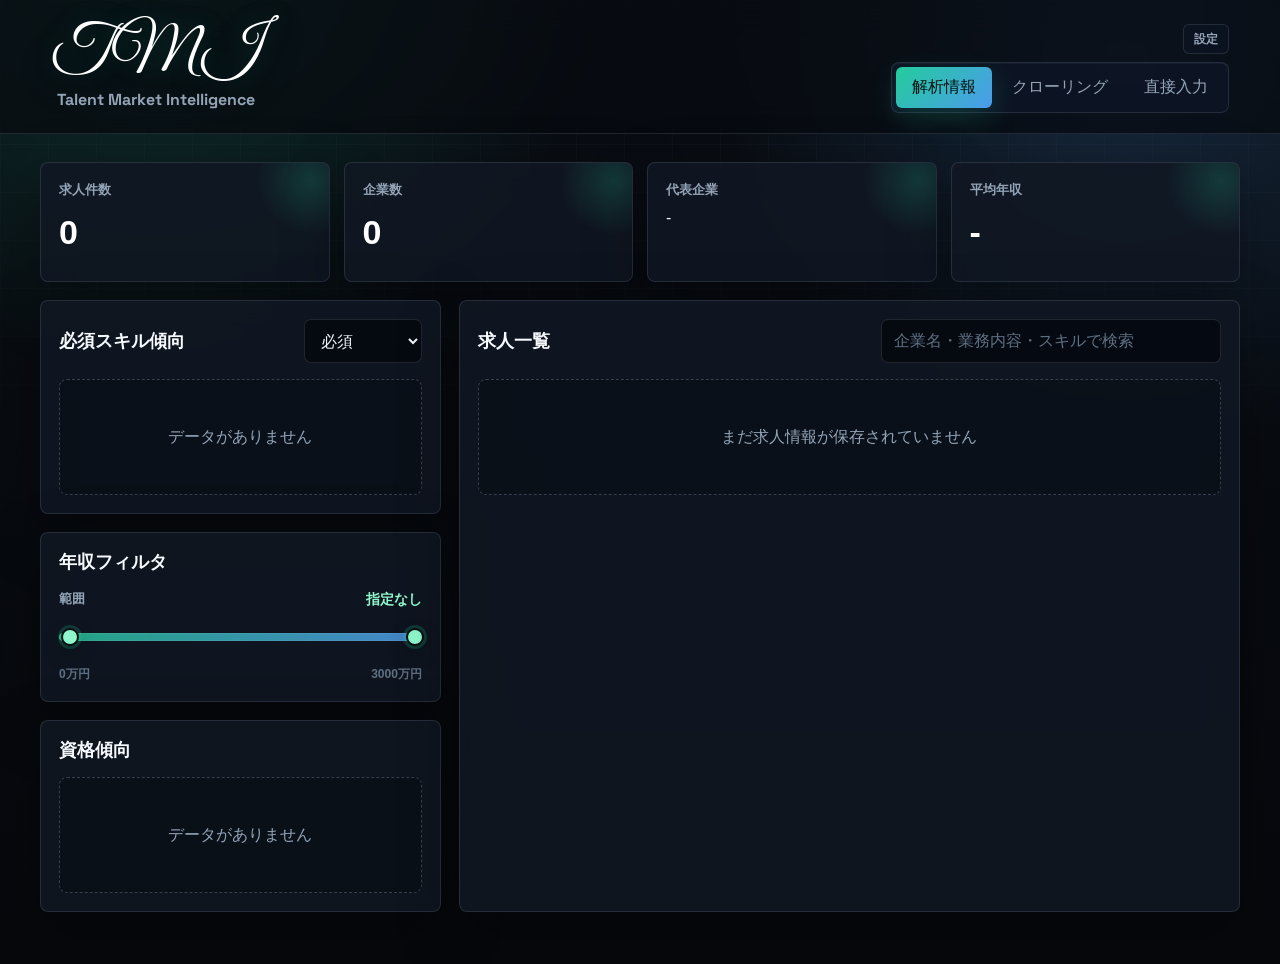
==== index.html @ 64311f87 "年収フィルタセクションの追加とスタイル調整" ====
<!doctype html>
<html lang="ja">
  <head>
    <meta charset="utf-8">
    <meta name="viewport" content="width=device-width, initial-scale=1">
    <title>Talent Market Intelligence</title>
    <link rel="icon" type="image/png" href="job_icon.png">
    <link rel="preconnect" href="https://fonts.googleapis.com">
    <link rel="preconnect" href="https://fonts.gstatic.com" crossorigin>
    <link href="https://fonts.googleapis.com/css2?family=Great+Vibes&family=Space+Grotesk:wght@600;700&display=swap" rel="stylesheet">
    <link rel="stylesheet" href="styles.css">
  </head>
  <body>
    <header class="app-header">
      <div class="brand">
        <h1>TMI</h1>
        <p>Talent Market Intelligence</p>
      </div>
      <div class="header-actions">
        <button class="settings-button" data-view="settings" type="button">設定</button>
        <nav class="tabs" aria-label="ページ切り替え">
          <button class="tab is-active" data-view="dashboard">解析情報</button>
          <button class="tab" data-view="crawler">クローリング</button>
          <button class="tab" data-view="manual">直接入力</button>
        </nav>
      </div>
    </header>

    <main>
      <section id="dashboard" class="view is-active">
        <div class="metric-grid">
          <article class="metric">
            <span>求人件数</span>
            <strong id="jobCount">0</strong>
          </article>
          <article class="metric">
            <span>企業数</span>
            <strong id="companyCount">0</strong>
          </article>
          <article class="metric representative-companies">
            <span>代表企業</span>
            <div id="representativeCompanies" class="representative-list">-</div>
          </article>
          <article class="metric">
            <span>平均年収</span>
            <strong id="avgIncome">-</strong>
          </article>
        </div>

        <div class="dashboard-layout">
          <div class="insight-column">
            <section class="panel">
              <div class="panel-head">
                <h2>必須スキル傾向</h2>
                <div class="panel-actions">
                  <button id="resetSkillFilters" class="ghost-button compact-button" type="button" hidden>スキル条件リセット</button>
                  <select id="skillTypeFilter" aria-label="スキル種別">
                    <option value="required">必須</option>
                    <option value="preferred">推奨</option>
                  </select>
                </div>
              </div>
              <div id="skillChart" class="skill-chart empty">データがありません</div>
            </section>

            <section class="panel compact-panel">
              <div class="panel-head">
                <h2>年収フィルタ</h2>
                <button id="resetIncomeFilter" class="ghost-button compact-button" type="button" hidden>年収条件リセット</button>
              </div>
              <div class="income-filter" aria-label="年収フィルタ">
                <div class="income-filter-head">
                  <span>範囲</span>
                  <strong id="incomeFilterValue">指定なし</strong>
                </div>
                <div class="income-range-control">
                  <input id="incomeMinRange" type="range" min="0" max="3000" step="50" value="0" aria-label="年収下限">
                  <input id="incomeMaxRange" type="range" min="0" max="3000" step="50" value="3000" aria-label="年収上限">
                </div>
                <div class="income-filter-scale" aria-hidden="true">
                  <span id="incomeFilterMinLabel">0万円</span>
                  <span id="incomeFilterMaxLabel">3000万円</span>
                </div>
              </div>
            </section>

            <section class="panel compact-panel">
              <div class="panel-head">
                <h2>資格傾向</h2>
                <button id="resetCertificationFilters" class="ghost-button compact-button" type="button" hidden>資格条件リセット</button>
              </div>
              <div id="certificationChart" class="skill-chart certification-cloud empty">データがありません</div>
            </section>
          </div>

          <section class="panel">
            <div class="panel-head">
              <h2>求人一覧</h2>
              <div class="search-box">
                <input id="searchInput" type="search" placeholder="企業名・業務内容・スキルで検索">
              </div>
            </div>
            <div id="jobList" class="job-list empty">まだ求人情報が保存されていません</div>
          </section>
        </div>
      </section>

      <section id="crawler" class="view">
        <section class="panel crawler-panel">
          <div class="panel-head">
            <h2>求人情報を取得</h2>
          </div>

          <form id="crawlForm" class="crawl-form">
            <label>
              求人一覧URL
              <input id="crawlUrl" type="url" value="https://nttdata-career.jposting.net/joblist/index.html?t[]=10" placeholder="https://example.com/joblist" required>
            </label>
            <div class="form-row">
              <label>
                企業名選択
                <select id="crawlCompanySelect">
                  <option value="株式会社NTTデータ">株式会社NTTデータ</option>
                  <option value="NEC">NEC</option>
                  <option value="custom">直接入力</option>
                </select>
              </label>
              <label>
                企業名
                <input id="companyName" type="text" value="株式会社NTTデータ" required>
              </label>
              <label>
                最大取得件数
                <input id="crawlLimit" type="number" min="1" max="50" value="10">
              </label>
            </div>
            <button class="primary-button" type="submit">クロール開始</button>
          </form>

          <div id="crawlStatus" class="status">URLを入力してクロールを開始してください。</div>
        </section>

        <section class="panel">
          <h2>抽出結果プレビュー</h2>
          <div id="crawlPreview" class="job-list empty">取得した求人がここに表示されます</div>
        </section>
      </section>

      <section id="manual" class="view">
        <section class="panel crawler-panel">
          <div class="panel-head">
            <h2>求人票を貼り付け</h2>
          </div>

          <form id="manualForm" class="crawl-form">
            <div class="form-row">
              <label>
                企業名選択
                <select id="manualCompanySelect">
                  <option value="株式会社NTTデータ">株式会社NTTデータ</option>
                  <option value="NEC">NEC</option>
                  <option value="custom">直接入力</option>
                </select>
              </label>
              <label>
                企業名
                <input id="manualCompanyName" type="text" value="株式会社NTTデータ" required>
              </label>
            </div>
            <label>
              求人票テキスト
              <textarea id="manualText" rows="18" placeholder="求人票を丸ごと貼り付けてください" required></textarea>
            </label>
            <button class="primary-button" type="submit">解析してプレビュー</button>
          </form>

          <div id="manualStatus" class="status">求人票を貼り付けると、職務内容・年収・必須/歓迎スキルなどを抽出します。</div>
        </section>

        <section class="panel">
          <h2>解析結果プレビュー</h2>
          <div id="manualPreview" class="job-list empty">解析した求人がここに表示されます</div>
          <div id="manualEditor" class="manual-editor" hidden></div>
        </section>
      </section>

      <section id="settings" class="view">
        <section class="panel crawler-panel">
          <div class="panel-head">
            <h2>辞書設定</h2>
            <button id="resetDictionaryButton" class="ghost-button" type="button">初期値に戻す</button>
          </div>

          <form id="dictionaryForm" class="crawl-form">
            <section class="dictionary-section" data-dictionary-type="skill">
              <div class="dictionary-head">
                <h3>スキル辞書 <span id="skillDictionaryCount" class="dictionary-count">0件</span></h3>
                <button class="ghost-button compact-button" data-add-dictionary-row="skill" type="button">追加</button>
              </div>
              <div id="skillDictionaryEditor" class="dictionary-editor"></div>
            </section>

            <section class="dictionary-section" data-dictionary-type="skill-category">
              <div class="dictionary-head">
                <h3>スキルカテゴリ</h3>
                <button class="ghost-button compact-button" data-add-dictionary-row="skill-category" type="button">追加</button>
              </div>
              <div id="skillCategoryEditor" class="dictionary-editor compact-dictionary-editor"></div>
            </section>

            <section class="dictionary-section" data-dictionary-type="certification">
              <div class="dictionary-head">
                <h3>資格辞書 <span id="certificationDictionaryCount" class="dictionary-count">0件</span></h3>
                <button class="ghost-button compact-button" data-add-dictionary-row="certification" type="button">追加</button>
              </div>
              <div id="certificationDictionaryEditor" class="dictionary-editor"></div>
            </section>

            <div class="form-actions">
              <button class="primary-button" type="submit">辞書を保存</button>
            </div>
          </form>

          <div id="dictionaryStatus" class="status" hidden></div>
        </section>

        <section class="panel">
          <div class="panel-head">
            <h2>求人情報管理</h2>
            <button id="cleanupDataButton" class="ghost-button" type="button">データ更新</button>
          </div>
          <div id="settingsJobStatus" class="status" hidden></div>
          <div id="settingsJobList" class="settings-job-list empty">削除できる求人情報がありません</div>
        </section>
      </section>
    </main>

    <template id="jobCardTemplate">
      <article class="job-card">
        <div class="job-card-head">
          <div>
            <h3></h3>
            <p class="company"></p>
          </div>
          <span class="income"></span>
        </div>
        <div class="match-summary" hidden></div>
        <div class="job-meta"></div>
        <div class="skill-block">
          <div class="collapsible-skill">
            <details>
              <summary>必須</summary>
              <dd class="required"></dd>
            </details>
          </div>
          <div>
            <span class="skill-label">推奨</span>
            <dd class="preferred"></dd>
          </div>
          <div class="collapsible-skill">
            <details>
              <summary>資格</summary>
              <dd class="certifications"></dd>
            </details>
          </div>
        </div>
        <details class="job-detail-block">
          <summary>職務内容・補足</summary>
          <section>
            <h4>職務内容</h4>
            <p class="description"></p>
          </section>
          <section>
            <h4>補足</h4>
            <p class="notes"></p>
          </section>
        </details>
        <a class="source" target="_blank" rel="noreferrer">求人ページ</a>
      </article>
    </template>

    <script src="company-parsers.js"></script>
    <script src="crawler.js"></script>
    <script src="app.js"></script>
  </body>
</html>
---- styles.css ----
:root {
  color-scheme: dark;
  --bg: #080b10;
  --bg-soft: #0d121a;
  --surface: rgba(17, 24, 35, 0.86);
  --surface-strong: #111827;
  --surface-soft: #162230;
  --text: #edf4fb;
  --muted: #93a4b7;
  --faint: #5f7083;
  --line: rgba(148, 163, 184, 0.18);
  --line-strong: rgba(148, 163, 184, 0.32);
  --accent: #25d6a2;
  --accent-strong: #8ff7cb;
  --accent-blue: #51a7ff;
  --accent-soft: rgba(37, 214, 162, 0.13);
  --warn: #ffd18a;
  --warn-bg: rgba(154, 97, 0, 0.18);
  --shadow: 0 20px 60px rgba(0, 0, 0, 0.34);
}

*,
*::before,
*::after {
  box-sizing: border-box;
  min-width: 0;
}

html {
  width: 100%;
  max-width: 100%;
  overflow-x: hidden;
}

body {
  margin: 0;
  width: 100%;
  max-width: 100%;
  min-height: 100vh;
  overflow-x: hidden;
  background:
    radial-gradient(circle at 12% -8%, rgba(37, 214, 162, 0.2), transparent 30%),
    radial-gradient(circle at 88% 6%, rgba(81, 167, 255, 0.18), transparent 28%),
    linear-gradient(180deg, #0a0e15 0%, var(--bg) 42%, #06080c 100%);
  color: var(--text);
  font-family: "Segoe UI", "Yu Gothic UI", "Meiryo", sans-serif;
}

img,
svg,
canvas,
iframe {
  max-width: 100%;
}

body::before {
  content: "";
  position: fixed;
  inset: 0;
  z-index: -1;
  pointer-events: none;
  background-image:
    linear-gradient(rgba(148, 163, 184, 0.045) 1px, transparent 1px),
    linear-gradient(90deg, rgba(148, 163, 184, 0.045) 1px, transparent 1px);
  background-size: 48px 48px;
  mask-image: linear-gradient(180deg, rgba(0, 0, 0, 0.86), transparent 78%);
}

.app-header {
  display: flex;
  align-items: center;
  justify-content: space-between;
  gap: 24px;
  width: 100%;
  min-height: 112px;
  padding: 24px clamp(16px, 4vw, 52px) 20px;
  background: rgba(8, 11, 16, 0.72);
  border-bottom: 1px solid var(--line);
  backdrop-filter: blur(18px);
}

h1,
h2,
h3,
p {
  margin-top: 0;
}

h1 {
  margin-bottom: 0;
  color: #ffffff;
  font-family: "Great Vibes", "Brush Script MT", cursive;
  font-size: clamp(42px, 5vw, 68px);
  font-weight: 400;
  line-height: 0.82;
  text-shadow:
    0 0 24px rgba(37, 214, 162, 0.22),
    0 12px 34px rgba(0, 0, 0, 0.42);
}

h2 {
  margin-bottom: 0;
  color: #f7fbff;
  font-size: 18px;
  line-height: 1.25;
}

.brand {
  display: grid;
  justify-items: center;
  gap: 10px;
  width: max-content;
  max-width: 100%;
}

.brand p {
  margin-bottom: 0;
  text-align: center;
  color: var(--muted);
  font-family: "Space Grotesk", "Segoe UI", sans-serif;
  font-size: clamp(12px, 1.4vw, 16px);
  font-weight: 700;
  line-height: 1;
  text-transform: none;
  letter-spacing: 0;
}

main {
  width: min(1200px, calc(100% - 32px));
  max-width: 100%;
  margin: 28px auto 52px;
}

.tabs {
  display: inline-flex;
  gap: 4px;
  max-width: 100%;
  padding: 4px;
  border: 1px solid var(--line);
  border-radius: 8px;
  background: rgba(15, 23, 42, 0.68);
  box-shadow: inset 0 1px 0 rgba(255, 255, 255, 0.04);
}

.header-actions {
  display: grid;
  justify-items: end;
  gap: 8px;
  max-width: 100%;
}

.settings-button {
  min-height: 30px;
  border: 1px solid rgba(148, 163, 184, 0.18);
  border-radius: 6px;
  padding: 5px 10px;
  background: rgba(15, 23, 42, 0.36);
  color: var(--muted);
  font-size: 12px;
  font-weight: 800;
  cursor: pointer;
}

.settings-button:hover,
.settings-button.is-active {
  border-color: rgba(37, 214, 162, 0.38);
  color: var(--accent-strong);
  background: rgba(37, 214, 162, 0.08);
}

.tab,
button,
input,
select {
  font: inherit;
}

.tab {
  min-width: 96px;
  max-width: 100%;
  border: 0;
  border-radius: 6px;
  padding: 10px 16px;
  background: transparent;
  color: var(--muted);
  cursor: pointer;
  transition: background 160ms ease, color 160ms ease, box-shadow 160ms ease;
}

.tab:hover {
  color: var(--text);
  background: rgba(255, 255, 255, 0.04);
}

.tab.is-active {
  background: linear-gradient(135deg, rgba(37, 214, 162, 0.95), rgba(81, 167, 255, 0.92));
  color: #04110f;
  box-shadow: 0 10px 28px rgba(37, 214, 162, 0.18);
}

.view {
  display: none;
  max-width: 100%;
}

.view.is-active {
  display: block;
}

.metric-grid {
  display: grid;
  grid-template-columns: repeat(4, minmax(0, 1fr));
  gap: 14px;
  margin-bottom: 18px;
}

.metric,
.panel,
.job-card {
  max-width: 100%;
  background: var(--surface);
  border: 1px solid var(--line);
  border-radius: 8px;
  box-shadow: var(--shadow);
  backdrop-filter: blur(16px);
}

.metric {
  position: relative;
  overflow: hidden;
  min-height: 120px;
  padding: 18px;
}

.metric::after {
  content: "";
  position: absolute;
  right: -38px;
  top: -38px;
  width: 112px;
  height: 112px;
  border-radius: 50%;
  background: radial-gradient(circle, rgba(37, 214, 162, 0.18), transparent 68%);
}

.metric span {
  display: block;
  margin-bottom: 16px;
  color: var(--muted);
  font-size: 13px;
  font-weight: 700;
}

.metric strong {
  color: #ffffff;
  font-size: 34px;
  line-height: 1;
}

.representative-companies {
  display: flex;
  flex-direction: column;
}

.representative-companies > span {
  margin-bottom: 10px;
}

.representative-list {
  display: flex;
  flex-wrap: wrap;
  gap: 5px 6px;
  align-content: flex-start;
}

.representative-list span {
  max-width: 100%;
  margin-bottom: 0;
  padding: 3px 6px;
  border: 1px solid rgba(81, 167, 255, 0.24);
  border-radius: 999px;
  background: rgba(81, 167, 255, 0.09);
  color: #d9ecff;
  font-size: 10px;
  font-weight: 850;
  line-height: 1.15;
  overflow-wrap: anywhere;
}

.dashboard-layout {
  display: grid;
  grid-template-columns: minmax(280px, 0.78fr) minmax(0, 1.52fr);
  max-width: 100%;
  gap: 18px;
}

.insight-column {
  display: grid;
  gap: 18px;
  align-content: start;
}

.compact-panel {
  padding-bottom: 14px;
}

.panel {
  padding: 18px;
}

.panel-head {
  display: flex;
  align-items: center;
  justify-content: space-between;
  flex-wrap: wrap;
  gap: 14px;
  margin-bottom: 16px;
}

input,
select,
textarea {
  width: 100%;
  max-width: 100%;
  min-height: 44px;
  border: 1px solid var(--line);
  border-radius: 7px;
  padding: 10px 12px;
  background: rgba(4, 8, 13, 0.72);
  color: var(--text);
  outline: none;
  transition: border-color 160ms ease, box-shadow 160ms ease, background 160ms ease;
}

input::placeholder {
  color: var(--faint);
}

input:focus,
select:focus,
textarea:focus {
  border-color: rgba(37, 214, 162, 0.76);
  box-shadow: 0 0 0 3px rgba(37, 214, 162, 0.12);
  background: rgba(7, 12, 20, 0.92);
}

input:disabled {
  border-color: rgba(148, 163, 184, 0.1);
  background: rgba(10, 15, 22, 0.42);
  color: var(--faint);
  cursor: not-allowed;
}

textarea {
  min-height: 320px;
  resize: vertical;
  line-height: 1.65;
}

select {
  width: auto;
  min-width: 118px;
}

.panel-actions {
  display: flex;
  align-items: center;
  justify-content: flex-end;
  flex-wrap: wrap;
  gap: 8px;
}

.search-box {
  width: min(340px, 100%);
}

.skill-chart {
  display: grid;
  gap: 12px;
  max-width: 100%;
}

.skill-chart.word-cloud {
  display: flex;
  align-content: flex-start;
  align-items: center;
  flex-wrap: wrap;
  gap: 10px;
  min-height: 260px;
  padding: 8px 2px 2px;
  cursor: default;
}

.certification-cloud.word-cloud {
  min-height: 130px;
}

.income-filter {
  display: grid;
  gap: 10px;
}

.income-filter-head,
.income-filter-scale {
  display: flex;
  align-items: center;
  justify-content: space-between;
  gap: 12px;
}

.income-filter-head span {
  color: var(--muted);
  font-size: 13px;
  font-weight: 800;
}

.income-filter-head strong {
  color: var(--accent-strong);
  font-size: 14px;
  line-height: 1.3;
  text-align: right;
}

.income-filter-scale {
  color: var(--faint);
  font-size: 12px;
  font-weight: 750;
}

.income-range-control {
  --income-min-pos: 0%;
  --income-max-pos: 100%;
  position: relative;
  display: grid;
  align-items: center;
  min-height: 34px;
}

.income-range-control::before {
  content: "";
  grid-area: 1 / 1;
  height: 8px;
  border-radius: 999px;
  background:
    linear-gradient(
      90deg,
      rgba(148, 163, 184, 0.14) 0%,
      rgba(148, 163, 184, 0.14) var(--income-min-pos),
      rgba(37, 214, 162, 0.72) var(--income-min-pos),
      rgba(81, 167, 255, 0.74) var(--income-max-pos),
      rgba(148, 163, 184, 0.14) var(--income-max-pos),
      rgba(148, 163, 184, 0.14) 100%
    ),
    rgba(148, 163, 184, 0.14);
  box-shadow: inset 0 0 0 1px rgba(237, 244, 251, 0.07);
}

.income-range-control input[type="range"] {
  grid-area: 1 / 1;
  min-height: 34px;
  padding: 0;
  border: 0;
  background: transparent;
  box-shadow: none;
  pointer-events: none;
  appearance: none;
}

.income-range-control input[type="range"]::-webkit-slider-runnable-track {
  height: 8px;
  background: transparent;
}

.income-range-control input[type="range"]::-webkit-slider-thumb {
  width: 18px;
  height: 18px;
  margin-top: -5px;
  border: 2px solid #04110f;
  border-radius: 999px;
  background: var(--accent-strong);
  box-shadow: 0 0 0 3px rgba(37, 214, 162, 0.18), 0 8px 20px rgba(0, 0, 0, 0.28);
  cursor: pointer;
  pointer-events: auto;
  appearance: none;
}

.income-range-control input[type="range"]::-moz-range-track {
  height: 8px;
  background: transparent;
}

.income-range-control input[type="range"]::-moz-range-thumb {
  width: 18px;
  height: 18px;
  border: 2px solid #04110f;
  border-radius: 999px;
  background: var(--accent-strong);
  box-shadow: 0 0 0 3px rgba(37, 214, 162, 0.18), 0 8px 20px rgba(0, 0, 0, 0.28);
  cursor: pointer;
  pointer-events: auto;
}

.cloud-word {
  --word-rgb: 37, 214, 162;
  --word-text-rgb: 237, 244, 251;
  display: inline-flex;
  align-items: center;
  flex-wrap: wrap;
  gap: 7px;
  min-height: 36px;
  max-width: 100%;
  border: 1px solid rgba(var(--word-rgb), calc(var(--alpha) * 0.38));
  border-radius: 999px;
  padding: 7px 11px;
  background:
    linear-gradient(135deg, rgba(var(--word-rgb), calc(var(--alpha) * 0.18)), rgba(81, 167, 255, calc(var(--alpha) * 0.08))),
    rgba(10, 15, 22, 0.72);
  color: rgba(var(--word-text-rgb), var(--alpha));
  font-size: var(--size);
  font-weight: 850;
  line-height: 1.1;
  word-break: break-word;
  overflow-wrap: anywhere;
  cursor: pointer;
  opacity: 0;
  transform: translateY(5px);
  animation: cloudIn 260ms ease forwards;
  animation-delay: var(--delay);
}

.cloud-word:hover {
  border-color: rgba(var(--word-rgb), 0.72);
  color: #ffffff;
  box-shadow: 0 10px 28px rgba(var(--word-rgb), 0.14);
  transform: translateY(-1px);
}

.cloud-word.is-filtering {
  border-color: rgba(81, 167, 255, 0.82);
  background:
    linear-gradient(135deg, rgba(37, 214, 162, 0.22), rgba(81, 167, 255, 0.26)),
    rgba(10, 15, 22, 0.86);
  color: #ffffff;
}

.cloud-word span {
  display: inline-grid;
  min-width: 22px;
  height: 22px;
  place-items: center;
  border-radius: 999px;
  background: rgba(237, 244, 251, 0.1);
  color: rgba(var(--word-rgb), 0.95);
  font-size: 12px;
  font-weight: 900;
  font-variant-numeric: tabular-nums;
}

.word-language {
  --word-rgb: 248, 151, 151;
  --word-text-rgb: 255, 220, 220;
}

.word-framework {
  --word-rgb: 251, 191, 126;
  --word-text-rgb: 255, 228, 190;
}

.word-infra {
  --word-rgb: 125, 211, 252;
  --word-text-rgb: 211, 241, 255;
}

.word-data {
  --word-rgb: 103, 232, 249;
  --word-text-rgb: 205, 250, 255;
}

.word-ai {
  --word-rgb: 196, 181, 253;
  --word-text-rgb: 235, 229, 255;
}

.word-domain {
  --word-rgb: 147, 197, 253;
  --word-text-rgb: 219, 234, 254;
}

.word-process {
  --word-rgb: 167, 243, 208;
  --word-text-rgb: 219, 255, 239;
}

.word-management {
  --word-rgb: 253, 224, 71;
  --word-text-rgb: 255, 246, 188;
}

.word-security {
  --word-rgb: 252, 165, 165;
  --word-text-rgb: 255, 226, 226;
}

.word-certification {
  --word-rgb: 216, 180, 254;
  --word-text-rgb: 243, 232, 255;
}

@keyframes cloudIn {
  to {
    opacity: 1;
    transform: translateY(0);
  }
}

.job-list {
  display: grid;
  gap: 12px;
  max-width: 100%;
}

.empty {
  display: grid;
  min-height: 116px;
  place-items: center;
  color: var(--muted);
  border: 1px dashed var(--line-strong);
  border-radius: 8px;
  background: rgba(10, 15, 22, 0.58);
}

.job-card {
  padding: 16px;
  box-shadow: none;
  background: rgba(13, 19, 29, 0.72);
  transition: border-color 160ms ease, transform 160ms ease, background 160ms ease;
}

.job-card:hover {
  border-color: rgba(37, 214, 162, 0.34);
  background: rgba(18, 27, 40, 0.82);
  transform: translateY(-1px);
}

.job-card-head {
  display: flex;
  justify-content: space-between;
  gap: 14px;
  margin-bottom: 10px;
}

.job-card-head > div {
  max-width: 100%;
}

.job-card h3 {
  margin-bottom: 5px;
  color: #fbfdff;
  font-size: 17px;
  line-height: 1.4;
  overflow-wrap: anywhere;
}

.company,
.description,
.notes {
  color: var(--muted);
}

.company {
  margin-bottom: 0;
  font-size: 13px;
  overflow-wrap: anywhere;
}

.match-summary {
  display: flex;
  flex-wrap: wrap;
  gap: 6px;
  margin: 8px 0 10px;
}

.match-summary span {
  max-width: 100%;
  padding: 4px 7px;
  border: 1px solid rgba(37, 214, 162, 0.24);
  border-radius: 999px;
  background: rgba(37, 214, 162, 0.08);
  color: #b8f5e5;
  font-size: 11px;
  font-weight: 800;
  overflow-wrap: anywhere;
}

.job-card mark {
  border-radius: 4px;
  padding: 0 3px;
  background: rgba(250, 204, 21, 0.24);
  color: #fef9c3;
  box-shadow: inset 0 -1px 0 rgba(250, 204, 21, 0.45);
}

.job-meta {
  display: flex;
  flex-wrap: wrap;
  gap: 7px;
  margin: 12px 0;
}

.job-meta span {
  padding: 5px 8px;
  border: 1px solid rgba(148, 163, 184, 0.2);
  border-radius: 999px;
  background: rgba(148, 163, 184, 0.08);
  color: #c7d4e2;
  font-size: 12px;
  font-weight: 800;
}

.description,
.notes {
  margin: 0;
  line-height: 1.7;
  overflow-wrap: anywhere;
}

.income {
  flex: 0 0 auto;
  max-width: 100%;
  height: fit-content;
  padding: 6px 10px;
  border: 1px solid rgba(37, 214, 162, 0.28);
  border-radius: 999px;
  background: var(--accent-soft);
  color: var(--accent-strong);
  font-weight: 800;
  font-size: 13px;
  white-space: nowrap;
}

.skill-block {
  display: grid;
  gap: 8px;
  margin: 12px 0;
}

.skill-block div {
  display: grid;
  grid-template-columns: 54px 1fr;
  gap: 8px;
}

.skill-block dt,
.skill-label {
  color: var(--accent-strong);
  font-weight: 800;
}

.skill-block dd {
  margin: 0;
  color: #dbe7f2;
  word-break: break-word;
  overflow-wrap: anywhere;
}

.skill-block .collapsible-skill {
  display: block;
}

.collapsible-skill details {
  display: grid;
  gap: 7px;
}

.collapsible-skill summary {
  width: fit-content;
  max-width: 100%;
  min-height: 30px;
  padding: 5px 9px;
  border: 1px solid rgba(37, 214, 162, 0.22);
  border-radius: 7px;
  background: rgba(37, 214, 162, 0.08);
  color: var(--accent-strong);
  font-size: 12px;
  font-weight: 900;
  cursor: pointer;
  list-style-position: inside;
}

.collapsible-skill summary:hover {
  border-color: rgba(37, 214, 162, 0.46);
  background: rgba(37, 214, 162, 0.12);
}

.collapsible-skill dd {
  padding: 2px 0 2px 4px;
}

.job-detail-block {
  margin: 12px 0 10px;
  border-top: 1px solid rgba(148, 163, 184, 0.14);
  padding-top: 10px;
}

.job-detail-block summary {
  width: fit-content;
  max-width: 100%;
  min-height: 32px;
  padding: 6px 9px;
  border: 1px solid rgba(148, 163, 184, 0.2);
  border-radius: 7px;
  background: rgba(15, 23, 42, 0.62);
  color: #d8e4ef;
  font-size: 12px;
  font-weight: 900;
  cursor: pointer;
  list-style-position: inside;
}

.job-detail-block summary:hover {
  border-color: rgba(37, 214, 162, 0.38);
  color: var(--accent-strong);
}

.job-detail-block section {
  display: grid;
  gap: 6px;
  margin-top: 12px;
}

.job-detail-block h4 {
  margin: 0;
  color: #eef6ff;
  font-size: 12px;
}

.certification-tags {
  display: flex;
  flex-wrap: wrap;
  gap: 7px;
}

.certification-tags span {
  max-width: 100%;
  padding: 5px 8px;
  border: 1px solid rgba(81, 167, 255, 0.26);
  border-radius: 999px;
  background: rgba(81, 167, 255, 0.1);
  color: #cfe7ff;
  font-size: 12px;
  font-weight: 800;
  line-height: 1.35;
  overflow-wrap: anywhere;
}

.source {
  color: var(--accent-strong);
  font-weight: 800;
  text-decoration-color: rgba(37, 214, 162, 0.45);
  text-underline-offset: 3px;
}

.crawler-panel {
  margin-bottom: 18px;
}

.crawl-form {
  display: grid;
  gap: 14px;
}

.form-actions {
  display: flex;
  justify-content: flex-end;
}

.dictionary-section {
  min-width: 0;
  border: 1px solid var(--line);
  border-radius: 8px;
  background: rgba(15, 23, 42, 0.34);
  overflow: hidden;
}

.dictionary-head {
  display: flex;
  align-items: center;
  justify-content: space-between;
  gap: 12px;
  padding: 12px;
  border-bottom: 1px solid var(--line);
}

.dictionary-head h3 {
  display: flex;
  align-items: center;
  gap: 8px;
  margin: 0;
  font-size: 15px;
}

.dictionary-count {
  display: inline-flex;
  align-items: center;
  min-height: 24px;
  padding: 2px 8px;
  border: 1px solid rgba(148, 163, 184, 0.22);
  border-radius: 999px;
  color: var(--muted);
  font-size: 12px;
  font-weight: 800;
  background: rgba(2, 6, 23, 0.28);
}

.dictionary-editor {
  display: grid;
  gap: 10px;
  max-height: 360px;
  overflow-y: auto;
  padding: 12px;
}

.dictionary-row {
  display: grid;
  grid-template-columns: minmax(160px, 1.3fr) minmax(130px, 0.8fr) auto;
  align-items: end;
  gap: 10px;
  padding: 10px;
  border: 1px solid rgba(148, 163, 184, 0.18);
  border-radius: 8px;
  background: rgba(2, 6, 23, 0.28);
}

.dictionary-row-simple {
  grid-template-columns: minmax(160px, 1fr) auto;
}

.dictionary-category-row {
  grid-template-columns: minmax(150px, 1fr) 96px auto;
}

.dictionary-row label {
  min-width: 0;
  font-size: 12px;
  color: var(--muted);
}

.dictionary-row input[type="text"] {
  margin-top: 5px;
}

.dictionary-color-label input[type="color"] {
  width: 100%;
  height: 44px;
  margin-top: 5px;
  padding: 4px;
  border: 1px solid var(--line);
  border-radius: 6px;
  background: rgba(15, 23, 42, 0.72);
}

.compact-dictionary-editor {
  max-height: 240px;
}

label {
  display: grid;
  gap: 7px;
  max-width: 100%;
  color: var(--muted);
  font-size: 13px;
  font-weight: 800;
}

.form-row {
  display: grid;
  grid-template-columns: repeat(auto-fit, minmax(180px, 1fr));
  gap: 14px;
}

.primary-button,
.ghost-button,
.danger-button {
  max-width: 100%;
  min-height: 44px;
  border-radius: 7px;
  padding: 10px 16px;
  font-weight: 800;
  white-space: normal;
  cursor: pointer;
  transition: transform 160ms ease, box-shadow 160ms ease, border-color 160ms ease, background 160ms ease;
}

.primary-button {
  width: fit-content;
  border: 1px solid rgba(37, 214, 162, 0.92);
  background: linear-gradient(135deg, var(--accent), var(--accent-blue));
  color: #04110f;
  box-shadow: 0 14px 30px rgba(37, 214, 162, 0.2);
}

.ghost-button {
  border: 1px solid var(--line);
  background: rgba(15, 23, 42, 0.72);
  color: var(--accent-strong);
}

.compact-button {
  min-height: 36px;
  padding: 7px 10px;
  font-size: 12px;
}

.danger-button {
  width: fit-content;
  border: 1px solid rgba(248, 113, 113, 0.48);
  background: rgba(127, 29, 29, 0.18);
  color: #fecaca;
}

.primary-button:hover,
.ghost-button:hover,
.danger-button:hover {
  transform: translateY(-1px);
  box-shadow: 0 16px 34px rgba(0, 0, 0, 0.28);
}

.ghost-button:hover {
  border-color: rgba(37, 214, 162, 0.45);
  background: rgba(20, 31, 46, 0.92);
}

.danger-button:hover {
  border-color: rgba(248, 113, 113, 0.78);
  background: rgba(127, 29, 29, 0.32);
}

.status {
  margin-top: 16px;
  padding: 12px;
  border: 1px solid rgba(255, 209, 138, 0.24);
  border-radius: 8px;
  background: var(--warn-bg);
  color: var(--warn);
  line-height: 1.55;
}

.status[hidden] {
  display: none;
}

.settings-job-list {
  display: grid;
  gap: 10px;
}

.settings-job-item {
  display: grid;
  grid-template-columns: minmax(0, 1fr) auto;
  align-items: center;
  gap: 14px;
  padding: 14px;
  border: 1px solid var(--line);
  border-radius: 8px;
  background: rgba(13, 19, 29, 0.72);
}

.settings-job-item h3 {
  margin-bottom: 5px;
  font-size: 15px;
  overflow-wrap: anywhere;
}

.settings-job-item p {
  margin-bottom: 0;
  color: var(--muted);
  font-size: 13px;
  line-height: 1.5;
  overflow-wrap: anywhere;
}

.manual-editor {
  display: grid;
  gap: 14px;
  margin-top: 16px;
  padding-top: 16px;
  border-top: 1px solid var(--line);
}

.editor-head {
  margin-bottom: 0;
}

.manual-save-actions {
  display: flex;
  align-items: center;
  justify-content: flex-end;
  flex-wrap: wrap;
  gap: 10px;
}

.duplicate-warning {
  max-width: 520px;
  padding: 10px 12px;
  border: 1px solid rgba(248, 113, 113, 0.58);
  border-radius: 8px;
  background: rgba(127, 29, 29, 0.34);
  color: #fecaca;
  font-size: 13px;
  font-weight: 800;
  line-height: 1.45;
}

.duplicate-warning[hidden] {
  display: none;
}

.editor-grid {
  display: grid;
  grid-template-columns: repeat(2, minmax(0, 1fr));
  gap: 14px;
}

@media (max-width: 860px) {
  .app-header,
  .panel-head,
  .job-card-head {
    align-items: stretch;
    flex-direction: column;
  }

  .metric-grid,
  .dashboard-layout,
  .editor-grid,
  .dictionary-row,
  .settings-job-item,
  .form-row {
    grid-template-columns: 1fr;
  }

  .form-actions {
    justify-content: stretch;
  }

  .form-actions > * {
    width: 100%;
  }

  .manual-save-actions {
    justify-content: stretch;
  }

  .manual-save-actions > * {
    width: 100%;
  }

  .tabs {
    display: grid;
    grid-template-columns: repeat(3, minmax(0, 1fr));
    width: 100%;
  }

  .header-actions {
    justify-items: stretch;
  }

  .brand {
    justify-items: start;
  }

  .tab {
    min-width: 0;
    padding-inline: 8px;
    white-space: normal;
  }

  .search-box,
  select {
    width: 100%;
  }

  .panel-actions {
    width: 100%;
    justify-content: stretch;
  }

  .panel-actions > * {
    flex: 1 1 150px;
  }

  .skill-block div {
    grid-template-columns: 46px minmax(0, 1fr);
  }
}

@media (max-width: 560px) {
  .app-header {
    gap: 16px;
    min-height: 0;
    padding: 18px 12px 14px;
  }

  h1 {
    font-size: clamp(36px, 13vw, 50px);
  }

  .brand {
    width: fit-content;
    gap: 6px;
  }

  .brand p {
    font-size: 11px;
    line-height: 1.2;
  }

  main {
    width: calc(100% - 20px);
    margin: 18px auto 36px;
  }

  .tabs {
    grid-template-columns: repeat(3, minmax(0, 1fr));
  }

  .tab {
    min-width: 0;
    padding: 9px 6px;
    font-size: 12px;
  }

  .metric {
    min-height: 92px;
    padding: 14px;
  }

  .metric span {
    margin-bottom: 10px;
  }

  .metric strong {
    font-size: 28px;
  }

  .panel,
  .job-card {
    padding: 14px;
  }

  .skill-chart.word-cloud {
    align-items: flex-start;
    max-height: 240px;
    min-height: 128px;
    overflow-y: auto;
    overscroll-behavior: contain;
    gap: 6px;
    padding: 4px 2px 6px;
  }

  .certification-cloud.word-cloud {
    max-height: 190px;
    min-height: 96px;
  }

  .cloud-word {
    min-height: 28px;
    padding: 4px 8px;
    gap: 5px;
    font-size: min(var(--size), 17px);
    line-height: 1.05;
  }

  .cloud-word span {
    min-width: 18px;
    height: 18px;
    font-size: 11px;
  }

  .income {
    width: fit-content;
    max-width: 100%;
  }

  textarea {
    min-height: 220px;
  }

  .primary-button,
  .ghost-button,
  .danger-button {
    width: 100%;
  }

  .compact-button {
    min-height: 32px;
    padding: 6px 8px;
    font-size: 11px;
  }
}

@media (max-width: 380px) {
  .tabs {
    grid-template-columns: 1fr;
  }

  .skill-block div {
    grid-template-columns: 1fr;
    gap: 4px;
  }
}
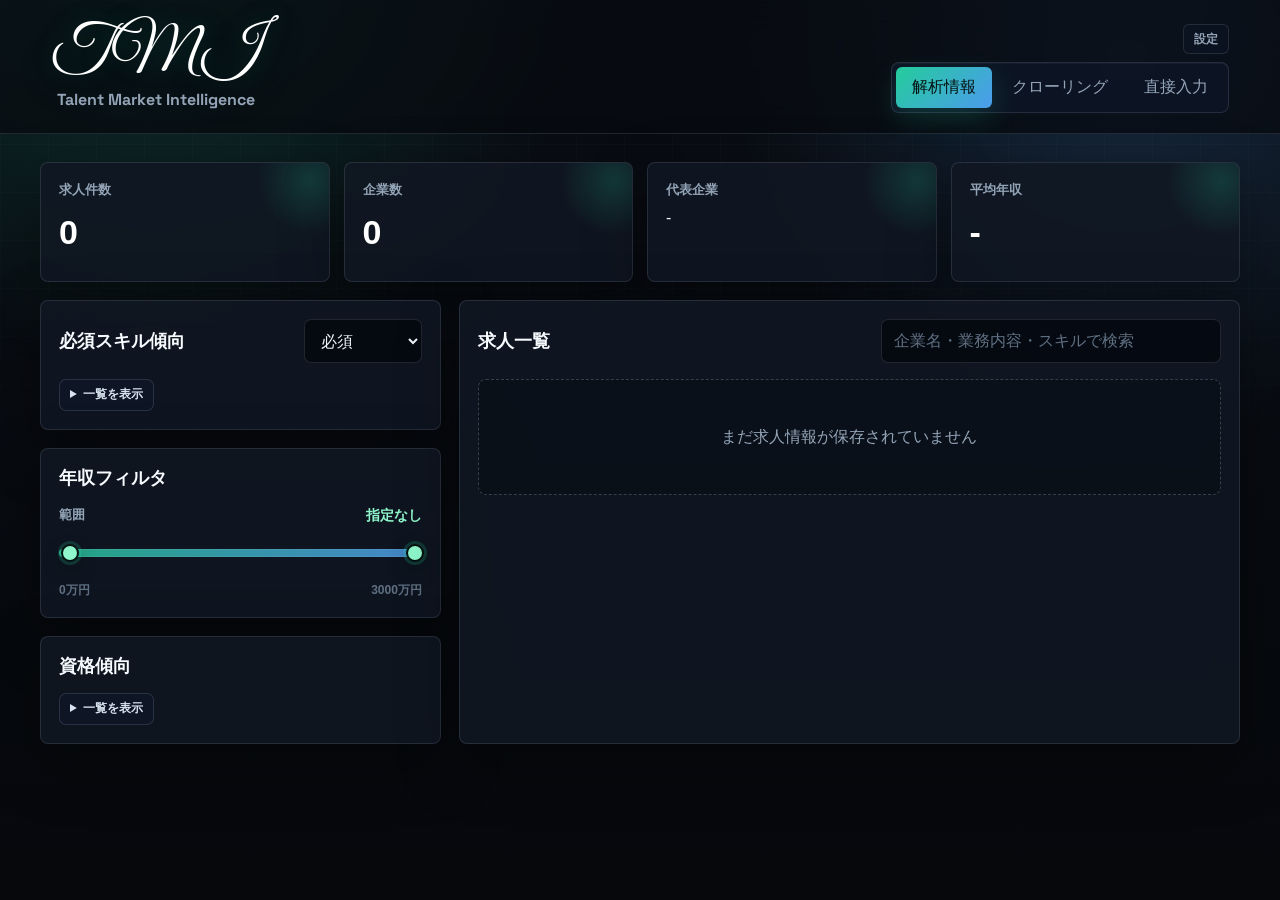
==== commit b3b2157f: "Add collapsible sections for skill and certification charts; update styles" ====
--- a/index.html
+++ b/index.html
@@ -60,7 +60,10 @@
                   </select>
                 </div>
               </div>
-              <div id="skillChart" class="skill-chart empty">データがありません</div>
+              <details class="trend-collapse">
+                <summary>一覧を表示</summary>
+                <div id="skillChart" class="skill-chart empty">データがありません</div>
+              </details>
             </section>
 
             <section class="panel compact-panel">
@@ -89,7 +92,10 @@
                 <h2>資格傾向</h2>
                 <button id="resetCertificationFilters" class="ghost-button compact-button" type="button" hidden>資格条件リセット</button>
               </div>
-              <div id="certificationChart" class="skill-chart certification-cloud empty">データがありません</div>
+              <details class="trend-collapse">
+                <summary>一覧を表示</summary>
+                <div id="certificationChart" class="skill-chart certification-cloud empty">データがありません</div>
+              </details>
             </section>
           </div>
 
@@ -246,24 +252,20 @@
         </div>
         <div class="match-summary" hidden></div>
         <div class="job-meta"></div>
-        <div class="skill-block">
-          <div class="collapsible-skill">
-            <details>
-              <summary>必須</summary>
-              <dd class="required"></dd>
-            </details>
-          </div>
-          <div>
-            <span class="skill-label">推奨</span>
+        <dl class="skill-block">
+          <div>
+            <dt>必須</dt>
+            <dd class="required"></dd>
+          </div>
+          <div>
+            <dt>推奨</dt>
             <dd class="preferred"></dd>
           </div>
-          <div class="collapsible-skill">
-            <details>
-              <summary>資格</summary>
-              <dd class="certifications"></dd>
-            </details>
-          </div>
-        </div>
+          <div>
+            <dt>資格</dt>
+            <dd class="certifications"></dd>
+          </div>
+        </dl>
         <details class="job-detail-block">
           <summary>職務内容・補足</summary>
           <section>
--- a/styles.css
+++ b/styles.css
@@ -395,6 +395,35 @@
   min-height: 130px;
 }
 
+.trend-collapse {
+  display: grid;
+  gap: 12px;
+}
+
+.trend-collapse summary {
+  width: fit-content;
+  max-width: 100%;
+  min-height: 32px;
+  padding: 6px 10px;
+  border: 1px solid rgba(148, 163, 184, 0.2);
+  border-radius: 7px;
+  background: rgba(15, 23, 42, 0.62);
+  color: #d8e4ef;
+  font-size: 12px;
+  font-weight: 900;
+  cursor: pointer;
+  list-style-position: inside;
+}
+
+.trend-collapse summary:hover {
+  border-color: rgba(37, 214, 162, 0.38);
+  color: var(--accent-strong);
+}
+
+.trend-collapse[open] summary {
+  margin-bottom: 12px;
+}
+
 .income-filter {
   display: grid;
   gap: 10px;
@@ -750,8 +779,7 @@
   gap: 8px;
 }
 
-.skill-block dt,
-.skill-label {
+.skill-block dt {
   color: var(--accent-strong);
   font-weight: 800;
 }
@@ -761,39 +789,6 @@
   color: #dbe7f2;
   word-break: break-word;
   overflow-wrap: anywhere;
-}
-
-.skill-block .collapsible-skill {
-  display: block;
-}
-
-.collapsible-skill details {
-  display: grid;
-  gap: 7px;
-}
-
-.collapsible-skill summary {
-  width: fit-content;
-  max-width: 100%;
-  min-height: 30px;
-  padding: 5px 9px;
-  border: 1px solid rgba(37, 214, 162, 0.22);
-  border-radius: 7px;
-  background: rgba(37, 214, 162, 0.08);
-  color: var(--accent-strong);
-  font-size: 12px;
-  font-weight: 900;
-  cursor: pointer;
-  list-style-position: inside;
-}
-
-.collapsible-skill summary:hover {
-  border-color: rgba(37, 214, 162, 0.46);
-  background: rgba(37, 214, 162, 0.12);
-}
-
-.collapsible-skill dd {
-  padding: 2px 0 2px 4px;
 }
 
 .job-detail-block {
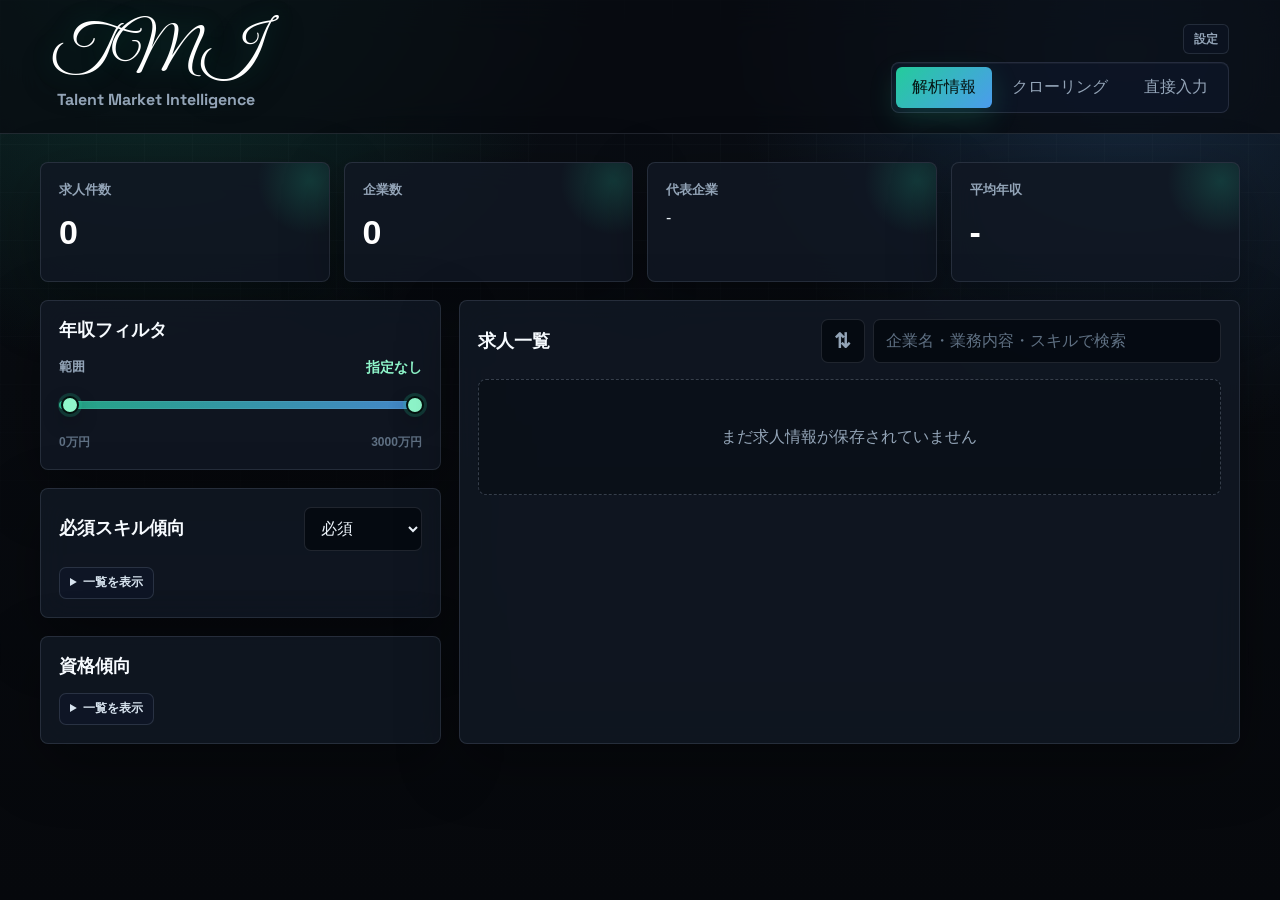
==== commit c5ae6090: "Add sorting functionality and UI for job listings; update styles" ====
--- a/index.html
+++ b/index.html
@@ -49,6 +49,27 @@
 
         <div class="dashboard-layout">
           <div class="insight-column">
+            <section class="panel compact-panel">
+              <div class="panel-head">
+                <h2>年収フィルタ</h2>
+                <button id="resetIncomeFilter" class="ghost-button compact-button" type="button" hidden>年収条件リセット</button>
+              </div>
+              <div class="income-filter" aria-label="年収フィルタ">
+                <div class="income-filter-head">
+                  <span>範囲</span>
+                  <strong id="incomeFilterValue">指定なし</strong>
+                </div>
+                <div class="income-range-control">
+                  <input id="incomeMinRange" type="range" min="0" max="3000" step="50" value="0" aria-label="年収下限">
+                  <input id="incomeMaxRange" type="range" min="0" max="3000" step="50" value="3000" aria-label="年収上限">
+                </div>
+                <div class="income-filter-scale" aria-hidden="true">
+                  <span id="incomeFilterMinLabel">0万円</span>
+                  <span id="incomeFilterMaxLabel">3000万円</span>
+                </div>
+              </div>
+            </section>
+
             <section class="panel">
               <div class="panel-head">
                 <h2>必須スキル傾向</h2>
@@ -68,27 +89,6 @@
 
             <section class="panel compact-panel">
               <div class="panel-head">
-                <h2>年収フィルタ</h2>
-                <button id="resetIncomeFilter" class="ghost-button compact-button" type="button" hidden>年収条件リセット</button>
-              </div>
-              <div class="income-filter" aria-label="年収フィルタ">
-                <div class="income-filter-head">
-                  <span>範囲</span>
-                  <strong id="incomeFilterValue">指定なし</strong>
-                </div>
-                <div class="income-range-control">
-                  <input id="incomeMinRange" type="range" min="0" max="3000" step="50" value="0" aria-label="年収下限">
-                  <input id="incomeMaxRange" type="range" min="0" max="3000" step="50" value="3000" aria-label="年収上限">
-                </div>
-                <div class="income-filter-scale" aria-hidden="true">
-                  <span id="incomeFilterMinLabel">0万円</span>
-                  <span id="incomeFilterMaxLabel">3000万円</span>
-                </div>
-              </div>
-            </section>
-
-            <section class="panel compact-panel">
-              <div class="panel-head">
                 <h2>資格傾向</h2>
                 <button id="resetCertificationFilters" class="ghost-button compact-button" type="button" hidden>資格条件リセット</button>
               </div>
@@ -102,8 +102,23 @@
           <section class="panel">
             <div class="panel-head">
               <h2>求人一覧</h2>
-              <div class="search-box">
-                <input id="searchInput" type="search" placeholder="企業名・業務内容・スキルで検索">
+              <div class="job-list-tools">
+                <div class="sort-menu">
+                  <button id="sortMenuButton" class="icon-button" type="button" aria-label="ソート条件" aria-expanded="false">⇅</button>
+                  <div id="sortMenu" class="sort-options" hidden>
+                    <button type="button" data-sort-value="default">初期順</button>
+                    <button type="button" data-sort-value="income-desc">年収が高い順</button>
+                    <button type="button" data-sort-value="income-asc">年収が低い順</button>
+                    <button type="button" data-sort-value="company-asc">企業名順</button>
+                    <button type="button" data-sort-value="location-asc">勤務地順</button>
+                    <button type="button" data-sort-value="title-asc">職種名順</button>
+                    <button type="button" data-sort-value="date-desc">登録日が新しい順</button>
+                    <button type="button" data-sort-value="date-asc">登録日が古い順</button>
+                  </div>
+                </div>
+                <div class="search-box">
+                  <input id="searchInput" type="search" placeholder="企業名・業務内容・スキルで検索">
+                </div>
               </div>
             </div>
             <div id="jobList" class="job-list empty">まだ求人情報が保存されていません</div>
--- a/styles.css
+++ b/styles.css
@@ -370,7 +370,83 @@
   gap: 8px;
 }
 
+.job-list-tools {
+  display: flex;
+  align-items: center;
+  justify-content: flex-end;
+  gap: 8px;
+  width: min(400px, 100%);
+}
+
+.sort-menu {
+  position: relative;
+  flex: 0 0 auto;
+}
+
+.icon-button {
+  display: inline-grid;
+  width: 44px;
+  min-width: 44px;
+  height: 44px;
+  place-items: center;
+  border: 1px solid var(--line);
+  border-radius: 7px;
+  background: rgba(4, 8, 13, 0.72);
+  color: var(--muted);
+  font-size: 20px;
+  font-weight: 900;
+  line-height: 1;
+  cursor: pointer;
+}
+
+.icon-button:hover,
+.icon-button.is-active,
+.icon-button[aria-expanded="true"] {
+  border-color: rgba(37, 214, 162, 0.48);
+  background: rgba(37, 214, 162, 0.1);
+  color: var(--accent-strong);
+}
+
+.sort-options {
+  position: absolute;
+  top: calc(100% + 8px);
+  right: 0;
+  z-index: 10;
+  display: grid;
+  min-width: 190px;
+  padding: 6px;
+  border: 1px solid var(--line-strong);
+  border-radius: 8px;
+  background: rgba(10, 15, 22, 0.98);
+  box-shadow: 0 18px 42px rgba(0, 0, 0, 0.38);
+}
+
+.sort-options[hidden] {
+  display: none;
+}
+
+.sort-options button {
+  width: 100%;
+  min-height: 34px;
+  border: 0;
+  border-radius: 6px;
+  padding: 7px 9px;
+  background: transparent;
+  color: #dbe7f2;
+  font-size: 12px;
+  font-weight: 800;
+  text-align: left;
+  cursor: pointer;
+}
+
+.sort-options button:hover,
+.sort-options button.is-active {
+  background: rgba(37, 214, 162, 0.1);
+  color: var(--accent-strong);
+}
+
 .search-box {
+  flex: 1 1 auto;
   width: min(340px, 100%);
 }
 
@@ -1169,6 +1245,7 @@
     white-space: normal;
   }
 
+  .job-list-tools,
   .search-box,
   select {
     width: 100%;
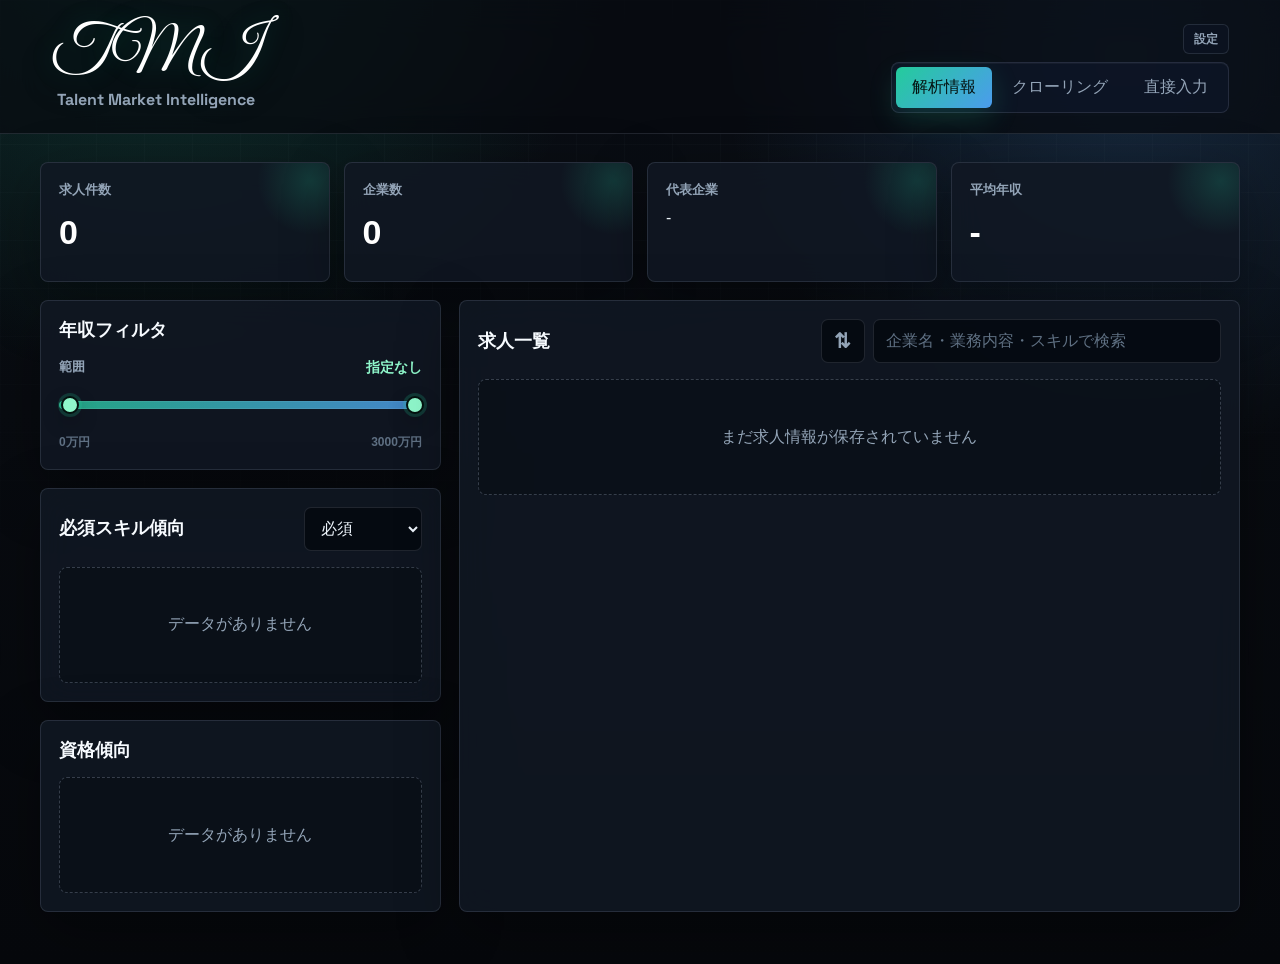
==== commit fdc27b1e: "Refactor skill and certification chart display; implement collapsible sections and update styles" ====
--- a/index.html
+++ b/index.html
@@ -81,10 +81,7 @@
                   </select>
                 </div>
               </div>
-              <details class="trend-collapse">
-                <summary>一覧を表示</summary>
-                <div id="skillChart" class="skill-chart empty">データがありません</div>
-              </details>
+              <div id="skillChart" class="skill-chart empty">データがありません</div>
             </section>
 
             <section class="panel compact-panel">
@@ -92,10 +89,7 @@
                 <h2>資格傾向</h2>
                 <button id="resetCertificationFilters" class="ghost-button compact-button" type="button" hidden>資格条件リセット</button>
               </div>
-              <details class="trend-collapse">
-                <summary>一覧を表示</summary>
-                <div id="certificationChart" class="skill-chart certification-cloud empty">データがありません</div>
-              </details>
+              <div id="certificationChart" class="skill-chart certification-cloud empty">データがありません</div>
             </section>
           </div>
 
--- a/styles.css
+++ b/styles.css
@@ -267,23 +267,27 @@
 }
 
 .representative-list {
-  display: flex;
-  flex-wrap: wrap;
-  gap: 5px 6px;
-  align-content: flex-start;
+  display: grid;
+  grid-template-columns: repeat(2, minmax(0, 1fr));
+  gap: 6px;
 }
 
 .representative-list span {
-  max-width: 100%;
+  display: inline-flex;
+  align-items: center;
+  justify-content: center;
+  max-width: 100%;
+  min-height: 26px;
   margin-bottom: 0;
-  padding: 3px 6px;
+  padding: 4px 6px;
   border: 1px solid rgba(81, 167, 255, 0.24);
-  border-radius: 999px;
+  border-radius: 7px;
   background: rgba(81, 167, 255, 0.09);
   color: #d9ecff;
   font-size: 10px;
   font-weight: 850;
-  line-height: 1.15;
+  line-height: 1.2;
+  text-align: center;
   overflow-wrap: anywhere;
 }
 
@@ -472,8 +476,9 @@
 }
 
 .trend-collapse {
-  display: grid;
-  gap: 12px;
+  display: block;
+  flex: 1 0 100%;
+  width: 100%;
 }
 
 .trend-collapse summary {
@@ -498,6 +503,14 @@
 
 .trend-collapse[open] summary {
   margin-bottom: 12px;
+}
+
+.trend-collapse-body {
+  display: flex;
+  align-content: flex-start;
+  align-items: center;
+  flex-wrap: wrap;
+  gap: 10px;
 }
 
 .income-filter {
@@ -1348,6 +1361,10 @@
     font-size: 11px;
   }
 
+  .trend-collapse-body {
+    gap: 6px;
+  }
+
   .income {
     width: fit-content;
     max-width: 100%;
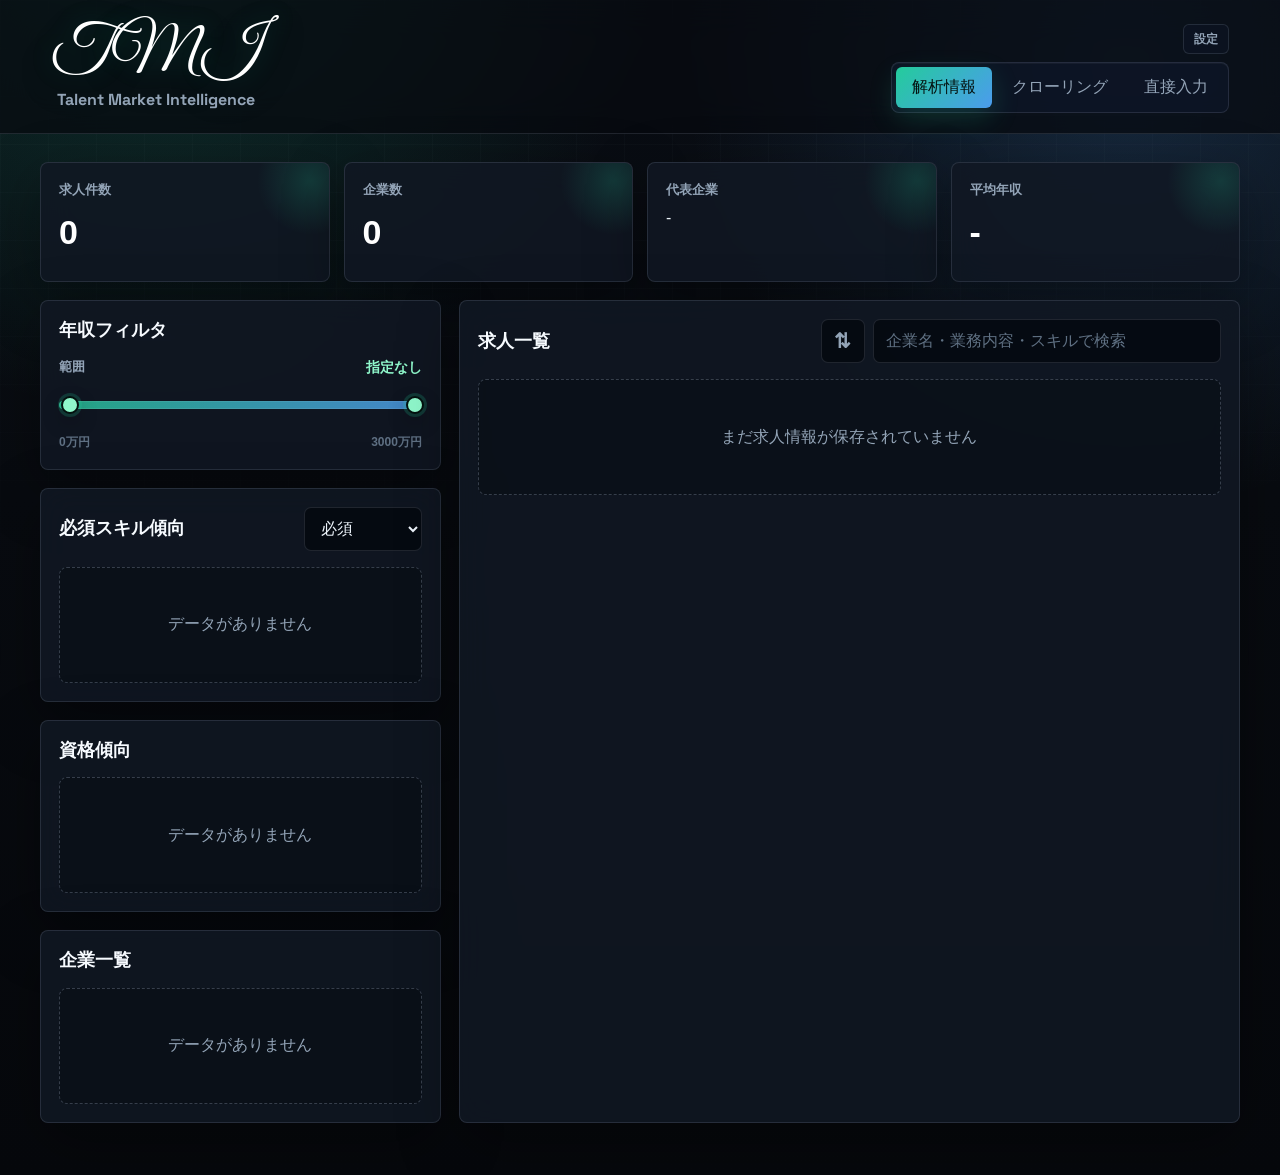
==== commit 02c65e99: "Add company trend chart and filters; enhance IBM job parsing and skills dictionary" ====
--- a/index.html
+++ b/index.html
@@ -91,6 +91,14 @@
               </div>
               <div id="certificationChart" class="skill-chart certification-cloud empty">データがありません</div>
             </section>
+
+            <section class="panel compact-panel">
+              <div class="panel-head">
+                <h2>企業一覧</h2>
+                <button id="resetCompanyFilters" class="ghost-button compact-button" type="button" hidden>企業条件リセット</button>
+              </div>
+              <div id="companyChart" class="skill-chart company-cloud empty">データがありません</div>
+            </section>
           </div>
 
           <section class="panel">
--- a/styles.css
+++ b/styles.css
@@ -475,13 +475,19 @@
   min-height: 130px;
 }
 
+.company-cloud.word-cloud {
+  min-height: 130px;
+}
+
 .trend-collapse {
-  display: block;
+  display: flex;
+  flex-direction: column;
   flex: 1 0 100%;
   width: 100%;
 }
 
 .trend-collapse summary {
+  order: 1;
   width: fit-content;
   max-width: 100%;
   min-height: 32px;
@@ -501,16 +507,14 @@
   color: var(--accent-strong);
 }
 
-.trend-collapse[open] summary {
-  margin-bottom: 12px;
-}
-
 .trend-collapse-body {
+  order: 0;
   display: flex;
   align-content: flex-start;
   align-items: center;
   flex-wrap: wrap;
   gap: 10px;
+  margin-bottom: 12px;
 }
 
 .income-filter {
@@ -724,6 +728,11 @@
   --word-text-rgb: 243, 232, 255;
 }
 
+.word-company {
+  --word-rgb: 125, 211, 252;
+  --word-text-rgb: 211, 241, 255;
+}
+
 @keyframes cloudIn {
   to {
     opacity: 1;
@@ -1334,16 +1343,12 @@
 
   .skill-chart.word-cloud {
     align-items: flex-start;
-    max-height: 240px;
     min-height: 128px;
-    overflow-y: auto;
-    overscroll-behavior: contain;
     gap: 6px;
     padding: 4px 2px 6px;
   }
 
   .certification-cloud.word-cloud {
-    max-height: 190px;
     min-height: 96px;
   }
 
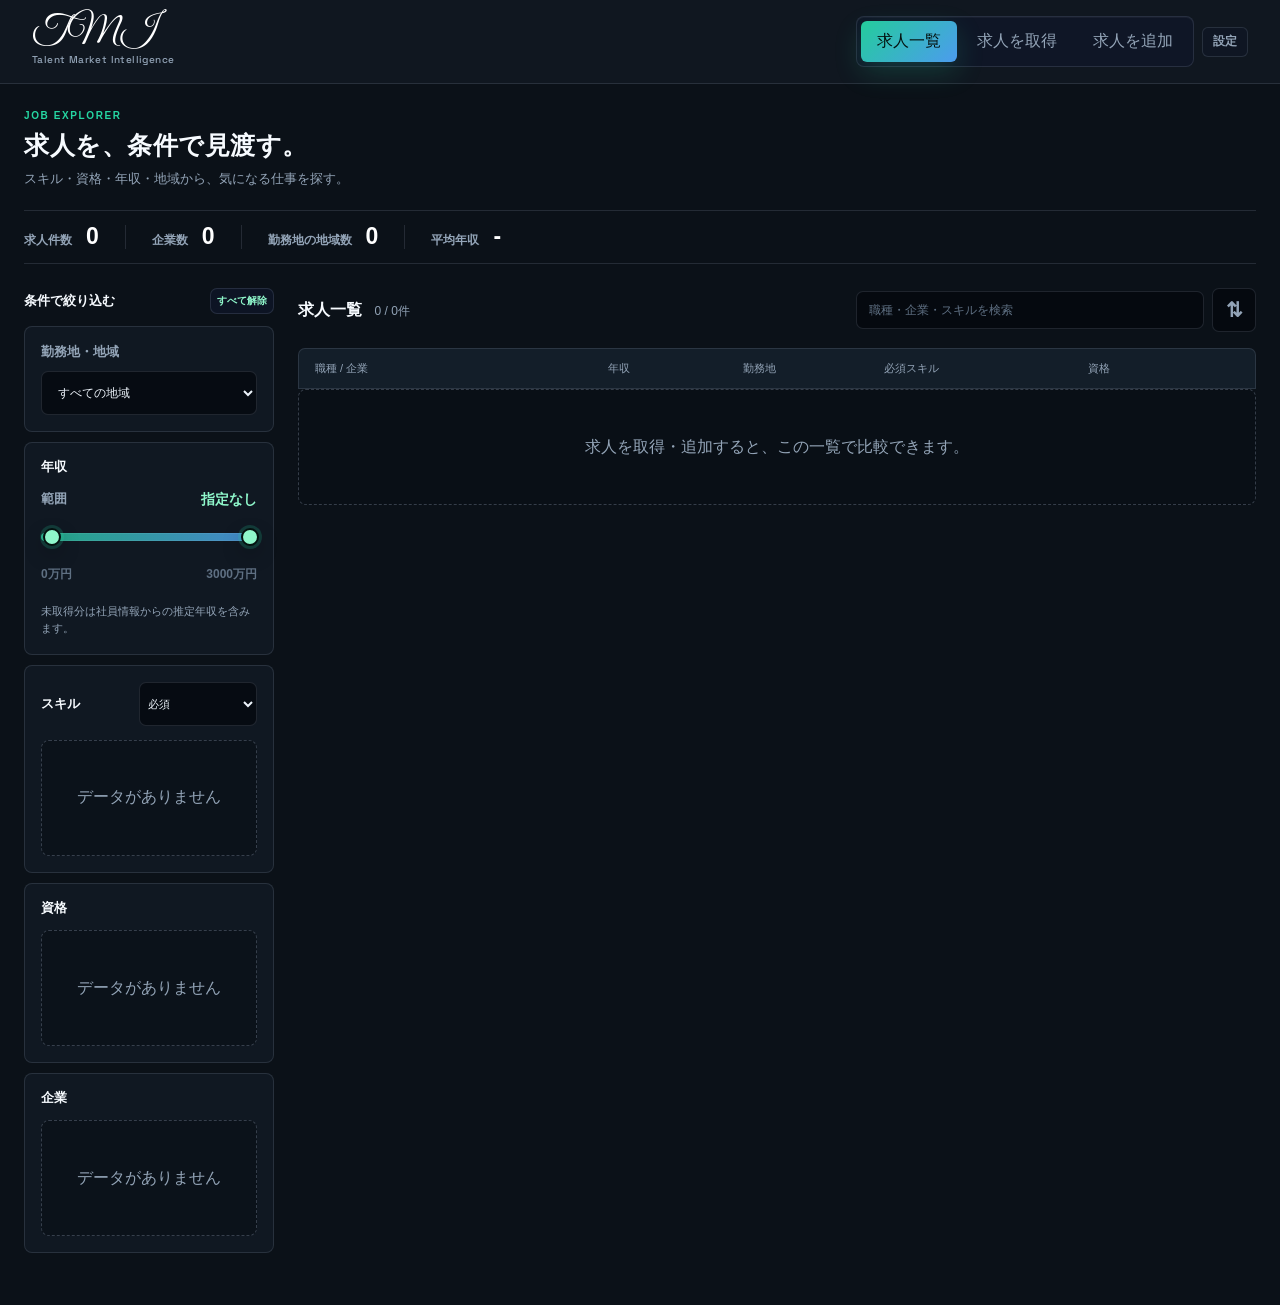
==== commit d346a977: "Add comprehensive tests for job parsing, database interactions, and UI functionality - Introduced un" ====
--- a/index.html
+++ b/index.html
@@ -19,15 +19,20 @@
       <div class="header-actions">
         <button class="settings-button" data-view="settings" type="button">設定</button>
         <nav class="tabs" aria-label="ページ切り替え">
-          <button class="tab is-active" data-view="dashboard">解析情報</button>
-          <button class="tab" data-view="crawler">クローリング</button>
-          <button class="tab" data-view="manual">直接入力</button>
+          <button class="tab is-active" data-view="dashboard">求人一覧</button>
+          <button class="tab" data-view="crawler">求人を取得</button>
+          <button class="tab" data-view="manual">求人を追加</button>
         </nav>
       </div>
     </header>
 
     <main>
       <section id="dashboard" class="view is-active">
+        <div class="page-intro">
+          <div><p class="eyebrow">JOB EXPLORER</p><h2>求人を、条件で見渡す。</h2>
+          <p>スキル・資格・年収・地域から、気になる仕事を探す。</p></div>
+          <button id="toggleFilterButton" class="ghost-button" type="button" aria-expanded="false" aria-controls="explorerFilters">絞り込み条件</button>
+        </div>
         <div class="metric-grid">
           <article class="metric">
             <span>求人件数</span>
@@ -37,21 +42,27 @@
             <span>企業数</span>
             <strong id="companyCount">0</strong>
           </article>
-          <article class="metric representative-companies">
+          <article class="metric representative-companies" hidden>
             <span>代表企業</span>
             <div id="representativeCompanies" class="representative-list">-</div>
           </article>
+          <article class="metric"><span>勤務地の地域数</span><strong id="regionCount">0</strong></article>
           <article class="metric">
-            <span>平均年収</span>
+            <span id="avgIncomeLabel">平均年収</span>
             <strong id="avgIncome">-</strong>
           </article>
         </div>
 
         <div class="dashboard-layout">
-          <div class="insight-column">
+          <div id="explorerFilters" class="insight-column">
+            <div class="filter-heading"><h2>条件で絞り込む</h2><button id="resetAllFilters" class="ghost-button compact-button" type="button">すべて解除</button></div>
+            <section class="panel compact-panel">
+              <label class="region-label" for="regionFilter">勤務地・地域</label>
+              <select id="regionFilter"><option value="">すべての地域</option></select>
+            </section>
             <section class="panel compact-panel">
               <div class="panel-head">
-                <h2>年収フィルタ</h2>
+                <h2>年収</h2>
                 <button id="resetIncomeFilter" class="ghost-button compact-button" type="button" hidden>年収条件リセット</button>
               </div>
               <div class="income-filter" aria-label="年収フィルタ">
@@ -67,12 +78,13 @@
                   <span id="incomeFilterMinLabel">0万円</span>
                   <span id="incomeFilterMaxLabel">3000万円</span>
                 </div>
+                <p class="income-estimate-hint">未取得分は社員情報からの推定年収を含みます。</p>
               </div>
             </section>
 
             <section class="panel">
               <div class="panel-head">
-                <h2>必須スキル傾向</h2>
+                <h2>スキル</h2>
                 <div class="panel-actions">
                   <button id="resetSkillFilters" class="ghost-button compact-button" type="button" hidden>スキル条件リセット</button>
                   <select id="skillTypeFilter" aria-label="スキル種別">
@@ -86,7 +98,7 @@
 
             <section class="panel compact-panel">
               <div class="panel-head">
-                <h2>資格傾向</h2>
+                <h2>資格</h2>
                 <button id="resetCertificationFilters" class="ghost-button compact-button" type="button" hidden>資格条件リセット</button>
               </div>
               <div id="certificationChart" class="skill-chart certification-cloud empty">データがありません</div>
@@ -94,16 +106,16 @@
 
             <section class="panel compact-panel">
               <div class="panel-head">
-                <h2>企業一覧</h2>
+                <h2>企業</h2>
                 <button id="resetCompanyFilters" class="ghost-button compact-button" type="button" hidden>企業条件リセット</button>
               </div>
               <div id="companyChart" class="skill-chart company-cloud empty">データがありません</div>
             </section>
           </div>
 
-          <section class="panel">
+          <section class="panel results-panel">
             <div class="panel-head">
-              <h2>求人一覧</h2>
+              <h2>求人一覧 <span id="resultCount" class="result-count" aria-live="polite">0件</span></h2>
               <div class="job-list-tools">
                 <div class="sort-menu">
                   <button id="sortMenuButton" class="icon-button" type="button" aria-label="ソート条件" aria-expanded="false">⇅</button>
@@ -119,10 +131,12 @@
                   </div>
                 </div>
                 <div class="search-box">
-                  <input id="searchInput" type="search" placeholder="企業名・業務内容・スキルで検索">
+                  <input id="searchInput" type="search" aria-label="求人を検索" placeholder="職種・企業・スキルを検索">
                 </div>
               </div>
             </div>
+            <div id="activeFilters" class="active-filters" aria-label="選択中の条件" hidden></div>
+            <div class="job-table-head" aria-hidden="true"><span>職種 / 企業</span><span>年収</span><span>勤務地</span><span>必須スキル</span><span>資格</span></div>
             <div id="jobList" class="job-list empty">まだ求人情報が保存されていません</div>
           </section>
         </div>
@@ -135,21 +149,17 @@
           </div>
 
           <form id="crawlForm" class="crawl-form">
-            <label>
-              求人一覧URL
-              <input id="crawlUrl" type="url" value="https://nttdata-career.jposting.net/joblist/index.html?t[]=10" placeholder="https://example.com/joblist" required>
-            </label>
             <div class="form-row">
               <label>
-                企業名選択
+                企業名
                 <select id="crawlCompanySelect">
                   <option value="株式会社NTTデータ">株式会社NTTデータ</option>
                   <option value="NEC">NEC</option>
                   <option value="custom">直接入力</option>
                 </select>
               </label>
-              <label>
-                企業名
+              <label hidden>
+                企業名を直接入力
                 <input id="companyName" type="text" value="株式会社NTTデータ" required>
               </label>
               <label>
@@ -157,10 +167,15 @@
                 <input id="crawlLimit" type="number" min="1" max="50" value="10">
               </label>
             </div>
+            <label>
+              求人一覧URL（企業選択で自動入力）
+              <input id="crawlUrl" type="url" value="https://nttdata-career.jposting.net/u/job.phtml?job_category_code=34" placeholder="https://example.com/joblist" required>
+            </label>
             <button class="primary-button" type="submit">クロール開始</button>
           </form>
 
-          <div id="crawlStatus" class="status">URLを入力してクロールを開始してください。</div>
+          <div id="crawlStatus" class="status" aria-live="polite">企業を選択してクロール開始をクリックしてください。</div>
+          <p class="helper-text">企業の公式求人一覧URLを自動入力します。別の一覧や個別求人を取得する場合はURLを変更できます。同じ内容は追加せず、変更された求人は更新します。</p>
         </section>
 
         <section class="panel">
@@ -208,52 +223,57 @@
       </section>
 
       <section id="settings" class="view">
-        <section class="panel crawler-panel">
-          <div class="panel-head">
-            <h2>辞書設定</h2>
-            <button id="resetDictionaryButton" class="ghost-button" type="button">初期値に戻す</button>
-          </div>
-
-          <form id="dictionaryForm" class="crawl-form">
-            <section class="dictionary-section" data-dictionary-type="skill">
+        <div class="settings-heading"><div><p class="eyebrow">SETTINGS</p><h1>データと辞書を管理</h1><p>抽出する言葉を整えて、求人を比較しやすく。</p></div><div id="settingsOverview" class="settings-overview"></div></div>
+        <section class="panel settings-workspace">
+          <nav class="settings-tabs" role="tablist" aria-label="設定の項目">
+            <button id="settingsTabSkill" type="button" role="tab" data-settings-tab="skill" aria-controls="settingsPaneSkill" aria-selected="true">スキル</button>
+            <button id="settingsTabCertification" type="button" role="tab" data-settings-tab="certification" aria-controls="settingsPaneCertification" aria-selected="false">資格</button>
+            <button id="settingsTabCategory" type="button" role="tab" data-settings-tab="skill-category" aria-controls="settingsPaneCategory" aria-selected="false">カテゴリ</button>
+            <button id="settingsTabJobs" type="button" role="tab" data-settings-tab="jobs" aria-controls="settingsPaneJobs" aria-selected="false">求人管理</button>
+          </nav>
+          <div id="settingsDictionaryToolbar" class="settings-toolbar">
+            <label class="settings-search">辞書を検索<input id="dictionarySearch" type="search" placeholder="名前・別名で検索（例：K8s）"></label>
+            <label>カテゴリ<select id="dictionaryCategoryFilter"><option value="">すべて</option></select></label>
+            <label>使用状況<select id="dictionaryUsageFilter"><option value="all">すべて</option><option value="used">求人で使用中</option><option value="unused">未使用</option></select></label>
+            <label>並び順<select id="dictionarySort"><option value="usage">使用件数が多い順</option><option value="name">名前順</option></select></label>
+          </div>
+          <form id="dictionaryForm">
+            <section id="settingsPaneSkill" class="dictionary-section" data-dictionary-type="skill" data-settings-pane="skill" role="tabpanel" aria-labelledby="settingsTabSkill">
               <div class="dictionary-head">
-                <h3>スキル辞書 <span id="skillDictionaryCount" class="dictionary-count">0件</span></h3>
-                <button class="ghost-button compact-button" data-add-dictionary-row="skill" type="button">追加</button>
+                <div><h2>スキル辞書 <span id="skillDictionaryCount" class="dictionary-count">0件</span></h2><p>言語・製品・具体的な経験を登録。同じ意味の表記は統合します。</p></div>
+                <button class="ghost-button compact-button" data-add-dictionary-row="skill" type="button">＋ スキルを追加</button>
               </div>
               <div id="skillDictionaryEditor" class="dictionary-editor"></div>
-            </section>
-
-            <section class="dictionary-section" data-dictionary-type="skill-category">
+              <details class="alias-guide"><summary>表記を統合するルール</summary><div id="skillAliasGuide"></div><p>必須と歓迎に同じ語がある場合は必須だけを表示。求人原文は保持します。</p></details>
+            </section>
+            <section id="settingsPaneCategory" class="dictionary-section" data-dictionary-type="skill-category" data-settings-pane="skill-category" role="tabpanel" aria-labelledby="settingsTabCategory" hidden>
               <div class="dictionary-head">
-                <h3>スキルカテゴリ</h3>
-                <button class="ghost-button compact-button" data-add-dictionary-row="skill-category" type="button">追加</button>
+                <div><h2>カテゴリと色</h2><p>スキルカードの分類・色をまとめて管理します。</p></div>
+                <button class="ghost-button compact-button" data-add-dictionary-row="skill-category" type="button">＋ カテゴリを追加</button>
               </div>
               <div id="skillCategoryEditor" class="dictionary-editor compact-dictionary-editor"></div>
             </section>
-
-            <section class="dictionary-section" data-dictionary-type="certification">
+            <section id="settingsPaneCertification" class="dictionary-section" data-dictionary-type="certification" data-settings-pane="certification" role="tabpanel" aria-labelledby="settingsTabCertification" hidden>
               <div class="dictionary-head">
-                <h3>資格辞書 <span id="certificationDictionaryCount" class="dictionary-count">0件</span></h3>
-                <button class="ghost-button compact-button" data-add-dictionary-row="certification" type="button">追加</button>
+                <div><h2>資格辞書 <span id="certificationDictionaryCount" class="dictionary-count">0件</span></h2><p>認定・試験の名称を管理。製品名や職種は資格に含めません。</p></div>
+                <button class="ghost-button compact-button" data-add-dictionary-row="certification" type="button">＋ 資格を追加</button>
               </div>
               <div id="certificationDictionaryEditor" class="dictionary-editor"></div>
             </section>
-
-            <div class="form-actions">
-              <button class="primary-button" type="submit">辞書を保存</button>
+            <div class="settings-savebar">
+              <span id="dictionaryDirtyStatus" role="status">保存済み</span>
+              <div><button id="normalizeDictionaryButton" class="ghost-button" type="button">表記・重複を整理</button><button id="resetDictionaryButton" class="ghost-button" type="button">初期値に戻す</button><button id="saveDictionaryButton" class="primary-button" type="submit">変更を保存</button></div>
             </div>
           </form>
-
-          <div id="dictionaryStatus" class="status" hidden></div>
-        </section>
-
-        <section class="panel">
-          <div class="panel-head">
-            <h2>求人情報管理</h2>
-            <button id="cleanupDataButton" class="ghost-button" type="button">データ更新</button>
-          </div>
-          <div id="settingsJobStatus" class="status" hidden></div>
-          <div id="settingsJobList" class="settings-job-list empty">削除できる求人情報がありません</div>
+          <div id="dictionaryStatus" class="status" role="status" hidden></div>
+          <section id="settingsPaneJobs" data-settings-pane="jobs" role="tabpanel" aria-labelledby="settingsTabJobs" hidden>
+            <div class="dictionary-head"><div><h2>求人データ</h2><p>保存した原文から抽出し直すか、現在の項目だけを整理できます。</p></div></div>
+            <div class="settings-data-actions"><div><strong>全文から再抽出</strong><p>辞書や抽出ルールを変更した後に使用します。</p><button id="reparseDocumentsButton" class="ghost-button" type="button">保存した全文から再解析</button></div><div><strong>表記を整理</strong><p>現在のスキル・資格・年収の表記を整えます。</p><button id="cleanupDataButton" class="ghost-button" type="button">データを整理</button></div></div>
+            <div id="settingsJobStatus" class="status" role="status" hidden></div>
+            <div class="settings-toolbar"><label class="settings-search">求人を検索<input id="settingsJobSearch" type="search" placeholder="求人名・企業・スキル"></label><label>企業<select id="settingsJobCompany"><option value="">すべての企業</option></select></label></div>
+            <div class="settings-pagination"><span id="settingsJobCount"></span><div><button id="settingsJobsPrevious" class="ghost-button compact-button" type="button">前へ</button><span id="settingsJobPage"></span><button id="settingsJobsNext" class="ghost-button compact-button" type="button">次へ</button></div></div>
+            <div id="settingsJobList" class="settings-job-list empty">求人がありません</div>
+          </section>
         </section>
       </section>
     </main>
@@ -275,16 +295,14 @@
             <dd class="required"></dd>
           </div>
           <div>
-            <dt>推奨</dt>
-            <dd class="preferred"></dd>
-          </div>
-          <div>
             <dt>資格</dt>
             <dd class="certifications"></dd>
           </div>
         </dl>
         <details class="job-detail-block">
-          <summary>職務内容・補足</summary>
+          <summary><span class="detail-closed-label">詳細を確認</span><span class="detail-open-label">詳細を閉じる</span></summary>
+          <div class="job-detail-content">
+          <section><h4>歓迎スキル</h4><div class="preferred"></div></section>
           <section>
             <h4>職務内容</h4>
             <p class="description"></p>
@@ -293,6 +311,9 @@
             <h4>補足</h4>
             <p class="notes"></p>
           </section>
+          <section class="income-estimate" hidden><h4>推定年収の根拠</h4><p class="income-estimate-text"></p><a class="income-estimate-source" target="_blank" rel="noreferrer"></a></section>
+          <details class="source-document" hidden><summary>保存した求人全文</summary><p class="source-document-date"></p><pre class="source-document-text"></pre></details>
+          </div>
         </details>
         <a class="source" target="_blank" rel="noreferrer">求人ページ</a>
       </article>
--- a/styles.css
+++ b/styles.css
@@ -895,7 +895,7 @@
   padding-top: 10px;
 }
 
-.job-detail-block summary {
+.job-detail-block > summary {
   width: fit-content;
   max-width: 100%;
   min-height: 32px;
@@ -908,12 +908,29 @@
   font-weight: 900;
   cursor: pointer;
   list-style-position: inside;
-}
-
-.job-detail-block summary:hover {
+  display: flex;
+  align-items: center;
+  gap: 12px;
+  line-height: 20px;
+  list-style: none;
+}
+
+.job-detail-block > summary::-webkit-details-marker { display: none; }
+.job-detail-block > summary::marker { content: ""; }
+.job-detail-block > summary::after { content: ""; width: 7px; height: 7px; border-right: 1.5px solid currentColor; border-bottom: 1.5px solid currentColor; transform: rotate(45deg); margin-top: -4px; }
+.job-detail-block[open] > summary::after { transform: rotate(225deg); margin-top: 4px; }
+.detail-open-label, .job-detail-block[open] > summary .detail-closed-label { display: none; }
+.job-detail-block[open] > summary .detail-open-label { display: inline; }
+.job-detail-block > summary:hover {
   border-color: rgba(37, 214, 162, 0.38);
   color: var(--accent-strong);
 }
+
+.job-detail-content { min-width: 0; margin-top: 12px; padding: 18px; background: var(--bg-soft); border: 1px solid var(--line); border-radius: 8px; display: grid; gap: 18px; }
+.job-detail-content > section { min-width: 0; margin: 0; }
+.job-detail-content p { margin: 0; line-height: 1.9; overflow-wrap: anywhere; }
+.job-detail-content .source-document { margin-top: 0; min-width: 0; }
+.source-document > summary { cursor: pointer; color: var(--muted); font-size: 12px; line-height: 1.7; }
 
 .job-detail-block section {
   display: grid;
@@ -1402,3 +1419,220 @@
     gap: 4px;
   }
 }
+/* Job explorer: compact filters and comparable rows. */
+[hidden] { display: none !important; }
+body { background: #0b1118; }
+body::before { display: none; }
+.app-header { min-height: 76px; padding: 16px 32px; background: #101720; }
+.brand { justify-items: start; gap: 6px; }
+.brand h1 { font-size: 38px; text-shadow: none; }
+.brand p { font-size: 10px; font-weight: 500; letter-spacing: .04em; }
+.header-actions { display: flex; align-items: center; flex-direction: row-reverse; }
+main { width: min(1540px, calc(100% - 48px)); margin-top: 26px; }
+.page-intro { display: flex; justify-content: space-between; align-items: center; margin-bottom: 22px; }
+.eyebrow { color: var(--accent); font-size: 10px; font-weight: 700; letter-spacing: .16em; margin-bottom: 9px; }
+.page-intro h2 { font-size: 25px; font-weight: 650; letter-spacing: .02em; }
+.page-intro p:last-child { margin: 9px 0 0; color: var(--muted); font-size: 13px; }
+#toggleFilterButton { display: none; }
+.metric-grid { display: flex; gap: 0; border-block: 1px solid var(--line); padding: 14px 0; margin-bottom: 24px; }
+.metric { display: flex; align-items: baseline; gap: 14px; min-height: 0; padding: 0 26px; border: none; border-right: 1px solid var(--line); background: none; box-shadow: none; backdrop-filter: none; border-radius: 0; }
+.metric:first-child { padding-left: 0; }
+.metric:last-child { border-right: none; }
+.metric::after { display: none; }
+.metric span { font-size: 12px; margin: 0; }
+.metric strong { font-size: 23px; font-variant-numeric: tabular-nums; }
+.dashboard-layout { grid-template-columns: 250px minmax(0, 1fr); gap: 24px; align-items: start; }
+.insight-column { gap: 10px; }
+.panel { box-shadow: none; background: #101822; padding: 16px; backdrop-filter: none; }
+.panel-head { gap: 10px; margin-bottom: 14px; }
+.insight-column h2, .filter-heading h2 { font-size: 13px; }
+.filter-heading { display: flex; align-items: center; justify-content: space-between; margin-bottom: 2px; }
+.filter-heading button { font-size: 11px; }
+.region-label { display: block; font-size: 13px; font-weight: 650; margin-bottom: 10px; }
+#regionFilter { width: 100%; font-size: 12px; }
+.skill-chart.word-cloud { min-height: 0; gap: 7px; align-items: start; justify-content: start; }
+.cloud-word { font-size: 12px !important; opacity: 1 !important; padding: 6px 8px; border: 1px solid var(--line); border-radius: 5px; background: #16202b; line-height: 1.4; animation: none; }
+.cloud-word span { font-size: 10px !important; margin-left: 6px; color: var(--muted); }
+.cloud-word.is-filtering { background: var(--accent-soft); border-color: var(--accent); }
+.trend-collapse summary { font-size: 11px; padding: 5px 8px; }
+.insight-column .compact-button { padding: 4px 6px; min-height: 26px; font-size: 10px; }
+.insight-column .panel-actions { gap: 4px; }
+.insight-column .panel-actions select { font-size: 11px; padding: 4px; }
+.results-panel { background: transparent; padding: 0; border: 0; }
+.results-panel > .panel-head { padding: 0 0 16px; margin: 0; }
+.results-panel h2 { font-size: 16px; white-space: nowrap; }
+.result-count { margin-left: 8px; font-size: 12px; color: var(--muted); font-weight: 500; }
+.job-list-tools { flex-direction: row-reverse; gap: 8px; }
+.search-box { width: clamp(180px, 25vw, 340px); }
+.search-box input { font-size: 12px; min-height: 38px; }
+.active-filters { display: flex; flex-wrap: wrap; gap: 6px; margin-bottom: 14px; }
+.active-filters button { color: var(--accent-strong); background: var(--accent-soft); border: 1px solid rgba(37,214,162,.24); border-radius: 5px; padding: 6px 9px; font-size: 11px; cursor: pointer; }
+.job-table-head, #jobList .job-card { display: grid; grid-template-columns: minmax(0, 2fr) minmax(0, .85fr) minmax(0, .9fr) minmax(0, 1.35fr) minmax(0, 1.1fr); column-gap: 18px; }
+.job-table-head { padding: 12px 16px; color: var(--muted); background: #131e29; border: 1px solid var(--line); border-radius: 7px 7px 0 0; font-size: 11px; }
+#jobList { gap: 0; }
+#jobList .job-card { padding: 18px 16px 12px; border-radius: 0; border-top: 0; background: #101822; align-items: start; row-gap: 12px; }
+#jobList .job-card:last-child { border-radius: 0 0 7px 7px; }
+#jobList .job-card:hover { transform: none; background: #14202c; }
+#jobList .job-card-head, #jobList .skill-block, #jobList .skill-block > div { display: contents; }
+#jobList .job-card-head > div { grid-column: 1; grid-row: 1; }
+#jobList h3 { font-size: 13px; line-height: 1.65; font-weight: 650; }
+#jobList .company { font-size: 11px; margin-top: 6px; }
+#jobList .income { grid-column: 2; grid-row: 1; white-space: normal; overflow-wrap: anywhere; font-size: 12px; border: 0; background: none; padding: 0; line-height: 1.65; }
+#jobList .job-meta { grid-column: 3; grid-row: 1; margin: 0; font-size: 11px; display: grid; }
+#jobList .job-meta span { padding: 0; border: 0; background: none; font-size: 11px; line-height: 1.65; }
+#jobList .skill-block dt { display: none; }
+#jobList .required { grid-column: 4; grid-row: 1; }
+#jobList .certifications { grid-column: 5; grid-row: 1; }
+#jobList .skill-block dd { margin: 0; font-size: 11px; line-height: 1.8; }
+#jobList .certification-tags span { font-size: 10px; padding: 3px 5px; border-radius: 4px; }
+#jobList .match-summary { grid-column: 1 / -1; margin: 0; }
+#jobList .source { grid-column: 1; grid-row: 2; font-size: 11px; width: fit-content; margin: 8px 0 0; align-self: start; line-height: 20px; position: relative; z-index: 1; }
+#jobList .job-detail-block { grid-column: 1 / -1; grid-row: 2; min-width: 0; border: 0; padding: 0; margin: 0; }
+#jobList .job-detail-block > summary { font-size: 12px; font-weight: 600; color: var(--muted); padding: 8px 12px; min-height: 36px; min-width: 124px; justify-content: space-between; margin-left: auto; white-space: nowrap; }
+#jobList .job-detail-block[open] { grid-column: 1 / -1; grid-row: 2; }
+#jobList .job-detail-content > section { margin: 0; }
+#jobList .job-detail-block section { font-size: 12px; }
+#jobList .empty { padding: 32px; text-align: center; }
+button:focus-visible, summary:focus-visible, a:focus-visible { outline: 2px solid var(--accent); outline-offset: 3px; }
+.skill-cards {
+  display: flex;
+  flex-wrap: wrap;
+  align-content: flex-start;
+  gap: 6px;
+}
+.skill-card {
+  display: inline-block;
+  max-width: 100%;
+  padding: 5px 8px;
+  border: 1px solid rgba(37, 214, 162, .24);
+  border-radius: 6px;
+  background: rgba(37, 214, 162, .07);
+  color: #c7f1e4;
+  font-size: 11px;
+  font-weight: 600;
+  line-height: 1.5;
+  overflow-wrap: anywhere;
+}
+.preferred .skill-card {
+  border-color: rgba(81, 167, 255, .25);
+  background: rgba(81, 167, 255, .08);
+  color: #c9e2ff;
+}
+.skill-card mark { color: inherit; }
+.source-document { margin-top: 16px; }
+.source-document-date { color: var(--muted); font-size: 11px; margin-top: 12px; }
+.source-document-text { white-space: pre-wrap; overflow-wrap: anywhere; max-height: 500px; overflow-y: auto; font: inherit; line-height: 1.8; padding: 14px; background: var(--bg-soft); border: 1px solid var(--line); border-radius: 6px; }
+@media (max-width: 1080px) {
+  .dashboard-layout { grid-template-columns: 220px minmax(0, 1fr); gap: 16px; }
+  .job-table-head { display: none; }
+  #jobList .job-card { grid-template-columns: minmax(0, 1fr) minmax(0, 1fr); border-top: 1px solid var(--line); border-radius: 7px; margin-bottom: 10px; }
+  #jobList .job-card-head > div { grid-column: 1 / -1; grid-row: 1; }
+  #jobList .income { grid-column: 1; grid-row: 2; }
+  #jobList .job-meta { grid-column: 2; grid-row: 2; }
+  #jobList .required { grid-column: 1; grid-row: 3; }
+  #jobList .certifications { grid-column: 2; grid-row: 3; }
+  #jobList .required::before, #jobList .certifications::before { display: block; color: var(--muted); font-size: 10px; margin-bottom: 4px; }
+  #jobList .required::before { content: '必須スキル'; }
+  #jobList .required.skill-cards::before { flex-basis: 100%; margin-bottom: 0; }
+  #jobList .certifications::before { content: '資格'; }
+  #jobList .source { grid-column: 1; grid-row: 4; }
+  #jobList .job-detail-block { grid-column: 1 / -1; grid-row: 4; }
+  #jobList .job-detail-block[open] { grid-column: 1 / -1; grid-row: 4; }
+  .results-panel > .panel-head { align-items: stretch; flex-direction: column; }
+  .job-list-tools { justify-content: space-between; }
+  .search-box { width: 100%; }
+}
+@media (max-width: 760px) {
+  main { width: calc(100% - 28px); margin-top: 20px; }
+  .app-header { padding: 14px; gap: 12px; }
+  .brand p { display: none; }
+  .brand h1 { font-size: 32px; }
+  .tabs { gap: 0; padding: 2px; }
+  .tab { padding: 8px; font-size: 11px; }
+  .settings-button { font-size: 10px; padding: 5px; white-space: nowrap; }
+  .header-actions { gap: 5px; }
+  .page-intro { gap: 12px; }
+  .page-intro h2 { font-size: 20px; }
+  .page-intro p:last-child { font-size: 11px; line-height: 1.7; }
+  #toggleFilterButton { display: block; width: auto; flex: 0 0 auto; white-space: nowrap; font-size: 11px; padding: 9px; }
+  .filter-heading button, .insight-column .compact-button { width: auto; }
+  .metric-grid { flex-wrap: wrap; gap: 14px 0; }
+  .metric { width: 50%; padding: 0 12px; }
+  .metric:nth-child(2n) { border: 0; }
+  .metric:nth-child(4) { padding-left: 0; }
+  .metric strong { font-size: 19px; }
+  .dashboard-layout { grid-template-columns: 1fr; }
+  .insight-column { display: none; }
+  .insight-column.is-expanded { display: grid; }
+  #jobList h3 { font-size: 14px; }
+}
+
+.income-estimate-hint { color: var(--muted); font-size: 11px; margin: 10px 0 0; line-height: 1.6; }
+.income-estimate-text { font-size: 12px; line-height: 1.8; }
+.income-estimate-source { font-size: 12px; }
+
+.settings-heading { display: flex; justify-content: space-between; align-items: center; gap: 24px; margin: 12px 0 26px; }
+.settings-heading h1 { margin: 6px 0 10px; font-size: 28px; }
+.settings-heading p, .dictionary-head p, .settings-data-actions p { color: var(--muted); font-size: 13px; line-height: 1.7; margin: 5px 0; }
+.settings-overview { display: flex; gap: 28px; }
+.settings-overview span { display: grid; gap: 6px; font-size: 11px; color: var(--muted); }
+.settings-overview strong { color: var(--text); font-size: 23px; }
+.settings-workspace { padding: 0 24px 24px; }
+.settings-tabs { display: flex; gap: 24px; border-bottom: 1px solid var(--line); margin-bottom: 22px; }
+.settings-tabs button { background: none; border: 0; border-bottom: 2px solid transparent; border-radius: 0; padding: 18px 8px; color: var(--muted); width: auto; }
+.settings-tabs button[aria-selected="true"] { color: var(--text); border-bottom-color: #25d6a2; }
+.settings-toolbar { display: flex; flex-wrap: wrap; align-items: end; gap: 12px; margin: 16px 0 22px; }
+.settings-toolbar label { display: grid; gap: 7px; font-size: 11px; color: var(--muted); min-width: 150px; }
+.settings-toolbar .settings-search { flex: 1; min-width: 220px; }
+#dictionaryForm { display: block; }
+#settings .dictionary-section { padding: 0; background: none; border: 0; }
+#settings .dictionary-head { align-items: center; padding-bottom: 12px; }
+#settings .dictionary-head h2 { margin: 0; font-size: 18px; }
+#settings .dictionary-editor { max-height: 570px; overflow-y: auto; gap: 0; padding-right: 8px; }
+#settings .dictionary-row { grid-template-columns: minmax(210px, 1fr) minmax(130px, 200px) 95px 65px; align-items: center; padding: 12px 0; border: 0; border-bottom: 1px solid var(--line); border-radius: 0; background: none; }
+#settings .dictionary-row-simple { grid-template-columns: minmax(230px, 1fr) 95px 65px; }
+#settings .dictionary-category-row { grid-template-columns: 1fr 100px 65px; }
+#settings .dictionary-row label { color: var(--muted); font-size: 10px; }
+#settings .dictionary-row input, #settings .dictionary-row select { padding: 9px 11px; font-size: 13px; min-height: 40px; }
+.dictionary-usage { font-size: 11px; color: var(--muted); text-align: right; }
+.dictionary-aliases { display: block; color: var(--muted); font-size: 10px; line-height: 1.6; overflow-wrap: anywhere; }
+.settings-savebar { position: sticky; bottom: 12px; display: flex; justify-content: space-between; align-items: center; gap: 12px; margin-top: 24px; padding: 14px; background: var(--surface-strong); border: 1px solid var(--line); border-radius: 12px; z-index: 2; box-shadow: 0 8px 24px #0003; }
+.settings-savebar > div { display: flex; gap: 8px; }
+.settings-savebar button { font-size: 12px; width: auto; }
+#dictionaryDirtyStatus { font-size: 12px; color: var(--muted); }
+#dictionaryDirtyStatus.is-dirty { color: #fde047; }
+.alias-guide { margin: 16px 0 0; padding: 14px; font-size: 12px; color: var(--muted); background: #ffffff04; border-radius: 10px; }
+.alias-guide summary { cursor: pointer; }
+#skillAliasGuide { columns: 2; margin-top: 12px; }
+#skillAliasGuide p { break-inside: avoid; padding: 3px 0; line-height: 1.7; }
+.settings-data-actions { display: grid; grid-template-columns: 1fr 1fr; gap: 16px; margin: 14px 0 26px; }
+.settings-data-actions > div { padding: 18px; border: 1px solid var(--line); border-radius: 12px; }
+.settings-data-actions strong { font-size: 14px; }
+.settings-data-actions button { margin-top: 8px; font-size: 12px; width: auto; }
+.settings-pagination, .settings-pagination > div { display: flex; justify-content: space-between; align-items: center; gap: 12px; }
+.settings-pagination { font-size: 12px; color: var(--muted); margin-bottom: 16px; }
+#settings .settings-job-item { padding: 14px 0; border: 0; border-bottom: 1px solid var(--line); border-radius: 0; }
+#settings .settings-job-item h3 { font-size: 13px; }
+#settings .settings-job-item p { font-size: 11px; line-height: 1.7; }
+#settings button:disabled { opacity: .45; cursor: default; }
+@media (max-width: 760px) {
+  .settings-heading { flex-direction: column; align-items: start; gap: 16px; }
+  .settings-heading h1 { font-size: 23px; }
+  .settings-overview { gap: 24px; flex-wrap: wrap; }
+  .settings-workspace { padding: 0 14px 16px; }
+  .settings-tabs { gap: 8px; justify-content: space-between; }
+  .settings-tabs button { padding: 16px 4px; font-size: 12px; }
+  .settings-toolbar label { min-width: 0; flex: 1; }
+  .settings-toolbar .settings-search { flex-basis: 100%; }
+  #settings .dictionary-row { grid-template-columns: minmax(0, 1fr) 80px 58px; gap: 8px; }
+  #settings .dictionary-row > label:first-child { grid-column: 1 / -1; }
+  #settings .dictionary-row-simple { grid-template-columns: 1fr 58px; }
+  #settings .dictionary-row-simple > label:first-child { grid-column: 1 / -1; }
+  #settings .dictionary-row-simple .dictionary-usage { text-align: left; }
+  #settings .dictionary-category-row { grid-template-columns: 1fr 58px; }
+  .settings-savebar { flex-direction: column; align-items: stretch; bottom: 6px; padding: 10px; }
+  .settings-savebar > div { flex-wrap: wrap; }
+  .settings-savebar button { flex: 1; padding: 9px; font-size: 11px; }
+  #skillAliasGuide { columns: 1; }
+  .settings-data-actions { grid-template-columns: 1fr; }
+}
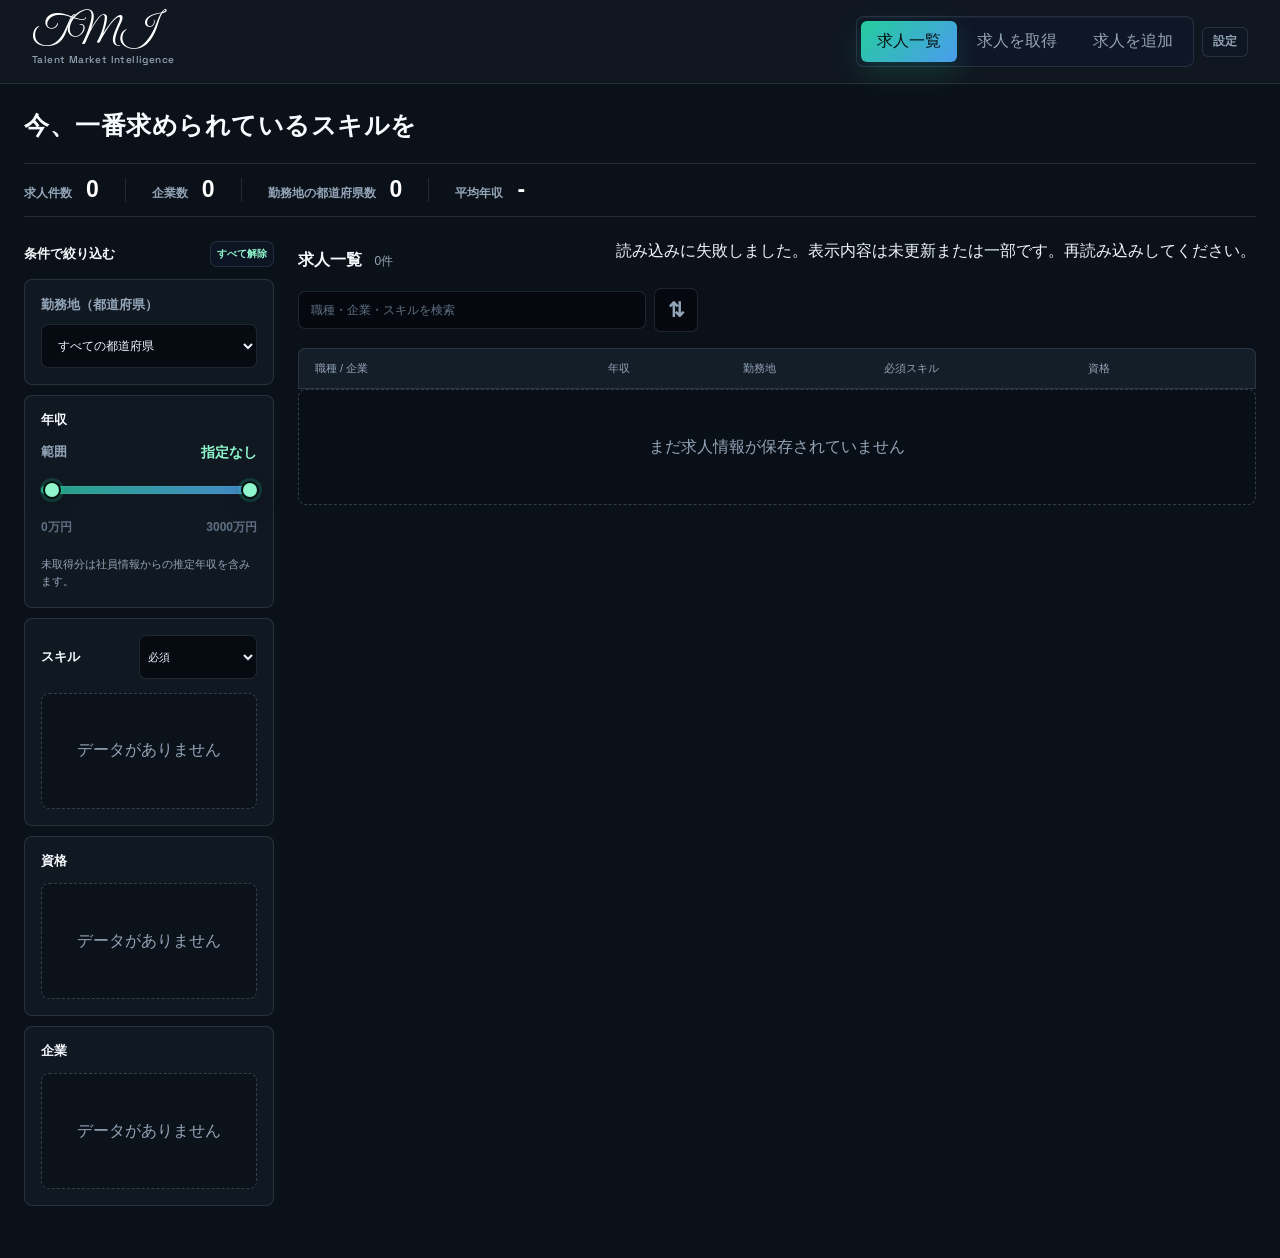
==== commit 0d15e24d: "Add script to review and update job locations from JSON data - Introduced a new script `review-locat" ====
--- a/index.html
+++ b/index.html
@@ -29,9 +29,8 @@
     <main>
       <section id="dashboard" class="view is-active">
         <div class="page-intro">
-          <div><p class="eyebrow">JOB EXPLORER</p><h2>求人を、条件で見渡す。</h2>
-          <p>スキル・資格・年収・地域から、気になる仕事を探す。</p></div>
-          <button id="toggleFilterButton" class="ghost-button" type="button" aria-expanded="false" aria-controls="explorerFilters">絞り込み条件</button>
+          <div><h2>今、一番求められているスキルを</h2></div>
+          <button id="toggleFilterButton" class="ghost-button" type="button" aria-expanded="false" aria-controls="additionalFilterHeading regionPanel incomePanel certificationPanel companyPanel">その他の絞り込み</button>
         </div>
         <div class="metric-grid">
           <article class="metric">
@@ -46,7 +45,7 @@
             <span>代表企業</span>
             <div id="representativeCompanies" class="representative-list">-</div>
           </article>
-          <article class="metric"><span>勤務地の地域数</span><strong id="regionCount">0</strong></article>
+          <article class="metric"><span>勤務地の都道府県数</span><strong id="regionCount">0</strong></article>
           <article class="metric">
             <span id="avgIncomeLabel">平均年収</span>
             <strong id="avgIncome">-</strong>
@@ -55,12 +54,12 @@
 
         <div class="dashboard-layout">
           <div id="explorerFilters" class="insight-column">
-            <div class="filter-heading"><h2>条件で絞り込む</h2><button id="resetAllFilters" class="ghost-button compact-button" type="button">すべて解除</button></div>
-            <section class="panel compact-panel">
-              <label class="region-label" for="regionFilter">勤務地・地域</label>
-              <select id="regionFilter"><option value="">すべての地域</option></select>
-            </section>
-            <section class="panel compact-panel">
+            <div id="additionalFilterHeading" class="filter-heading"><h2>条件で絞り込む</h2><button id="resetAllFilters" class="ghost-button compact-button" type="button">すべて解除</button></div>
+            <section id="regionPanel" class="panel compact-panel">
+              <label class="region-label" for="regionFilter">勤務地（都道府県）</label>
+              <select id="regionFilter"><option value="">すべての都道府県</option></select>
+            </section>
+            <section id="incomePanel" class="panel compact-panel">
               <div class="panel-head">
                 <h2>年収</h2>
                 <button id="resetIncomeFilter" class="ghost-button compact-button" type="button" hidden>年収条件リセット</button>
@@ -82,7 +81,7 @@
               </div>
             </section>
 
-            <section class="panel">
+            <section class="panel skill-filter-panel">
               <div class="panel-head">
                 <h2>スキル</h2>
                 <div class="panel-actions">
@@ -96,7 +95,7 @@
               <div id="skillChart" class="skill-chart empty">データがありません</div>
             </section>
 
-            <section class="panel compact-panel">
+            <section id="certificationPanel" class="panel compact-panel">
               <div class="panel-head">
                 <h2>資格</h2>
                 <button id="resetCertificationFilters" class="ghost-button compact-button" type="button" hidden>資格条件リセット</button>
@@ -104,7 +103,7 @@
               <div id="certificationChart" class="skill-chart certification-cloud empty">データがありません</div>
             </section>
 
-            <section class="panel compact-panel">
+            <section id="companyPanel" class="panel compact-panel">
               <div class="panel-head">
                 <h2>企業</h2>
                 <button id="resetCompanyFilters" class="ghost-button compact-button" type="button" hidden>企業条件リセット</button>
@@ -116,6 +115,7 @@
           <section class="panel results-panel">
             <div class="panel-head">
               <h2>求人一覧 <span id="resultCount" class="result-count" aria-live="polite">0件</span></h2>
+              <p id="jobLoadStatus" role="status" hidden></p>
               <div class="job-list-tools">
                 <div class="sort-menu">
                   <button id="sortMenuButton" class="icon-button" type="button" aria-label="ソート条件" aria-expanded="false">⇅</button>
--- a/styles.css
+++ b/styles.css
@@ -1562,8 +1562,9 @@
   .metric:nth-child(4) { padding-left: 0; }
   .metric strong { font-size: 19px; }
   .dashboard-layout { grid-template-columns: 1fr; }
-  .insight-column { display: none; }
-  .insight-column.is-expanded { display: grid; }
+  .insight-column { display: grid; }
+  .insight-column:not(.is-expanded) > :not(.skill-filter-panel) { display: none; }
+  .skill-filter-panel { order: -1; }
   #jobList h3 { font-size: 14px; }
 }
 
@@ -1636,3 +1637,43 @@
   #skillAliasGuide { columns: 1; }
   .settings-data-actions { grid-template-columns: 1fr; }
 }
+
+/* Keep phone layouts readable, including long labels and narrow screens. */
+@media (max-width: 760px) {
+  .app-header { align-items: stretch; }
+  .header-actions { width: 100%; }
+  .tabs { display: grid; grid-template-columns: repeat(3, minmax(0, 1fr)); flex: 1; }
+  .tab { min-width: 0; min-height: 44px; padding: 8px 4px; font-size: 12px; white-space: nowrap; }
+  .settings-button { min-width: 44px; min-height: 44px; font-size: 12px; }
+  .brand h1 { line-height: 1; }
+  .page-intro { flex-wrap: wrap; align-items: flex-start; }
+  .page-intro > div { flex: 1 1 100%; }
+  #toggleFilterButton { min-height: 44px; font-size: 12px; }
+  .metric-grid { display: grid; grid-template-columns: repeat(2, minmax(0, 1fr)); gap: 16px 0; }
+  .metric, .metric:first-child, .metric:nth-child(4) {
+    width: auto; flex-direction: column; align-items: flex-start; gap: 6px; padding: 0 12px;
+    border: 0;
+  }
+  .metric:nth-child(even) { padding-left: 0; border-right: 1px solid var(--line); }
+  .metric:first-child { padding-left: 0; border-right: 1px solid var(--line); }
+  .metric:nth-child(2) { padding-left: 12px; border-right: 0; }
+  .metric span { font-size: 11px; line-height: 1.6; }
+  .metric strong { font-size: 22px; line-height: 1.2; white-space: nowrap; }
+  input:not([type="range"]):not([type="checkbox"]), select, textarea,
+  .search-box input, #regionFilter, .insight-column .panel-actions select { font-size: 16px; }
+  .search-box input, select, .icon-button { min-height: 44px; }
+  .cloud-word, .trend-collapse summary, .filter-heading button,
+  .insight-column .compact-button, .active-filters button { min-height: 44px; }
+  .cloud-word { max-width: 100%; overflow-wrap: anywhere; }
+  #jobList .job-meta span { overflow-wrap: anywhere; }
+  #jobList .source { min-height: 44px; display: inline-flex; align-items: center; margin-top: 0; }
+  #jobList .job-detail-block > summary { min-height: 44px; }
+  .job-detail-content { padding: 12px; }
+  .settings-pagination { flex-wrap: wrap; }
+  .settings-pagination > div { flex-wrap: wrap; }
+  .settings-tabs button { min-height: 44px; }
+  .settings-toolbar label { flex: 1 1 120px; }
+  #settings .dictionary-head { flex-direction: column; align-items: stretch; }
+  #settings .dictionary-head button { min-height: 44px; width: 100%; }
+  #settings .dictionary-row input, #settings .dictionary-row select { font-size: 16px; min-height: 44px; }
+}
